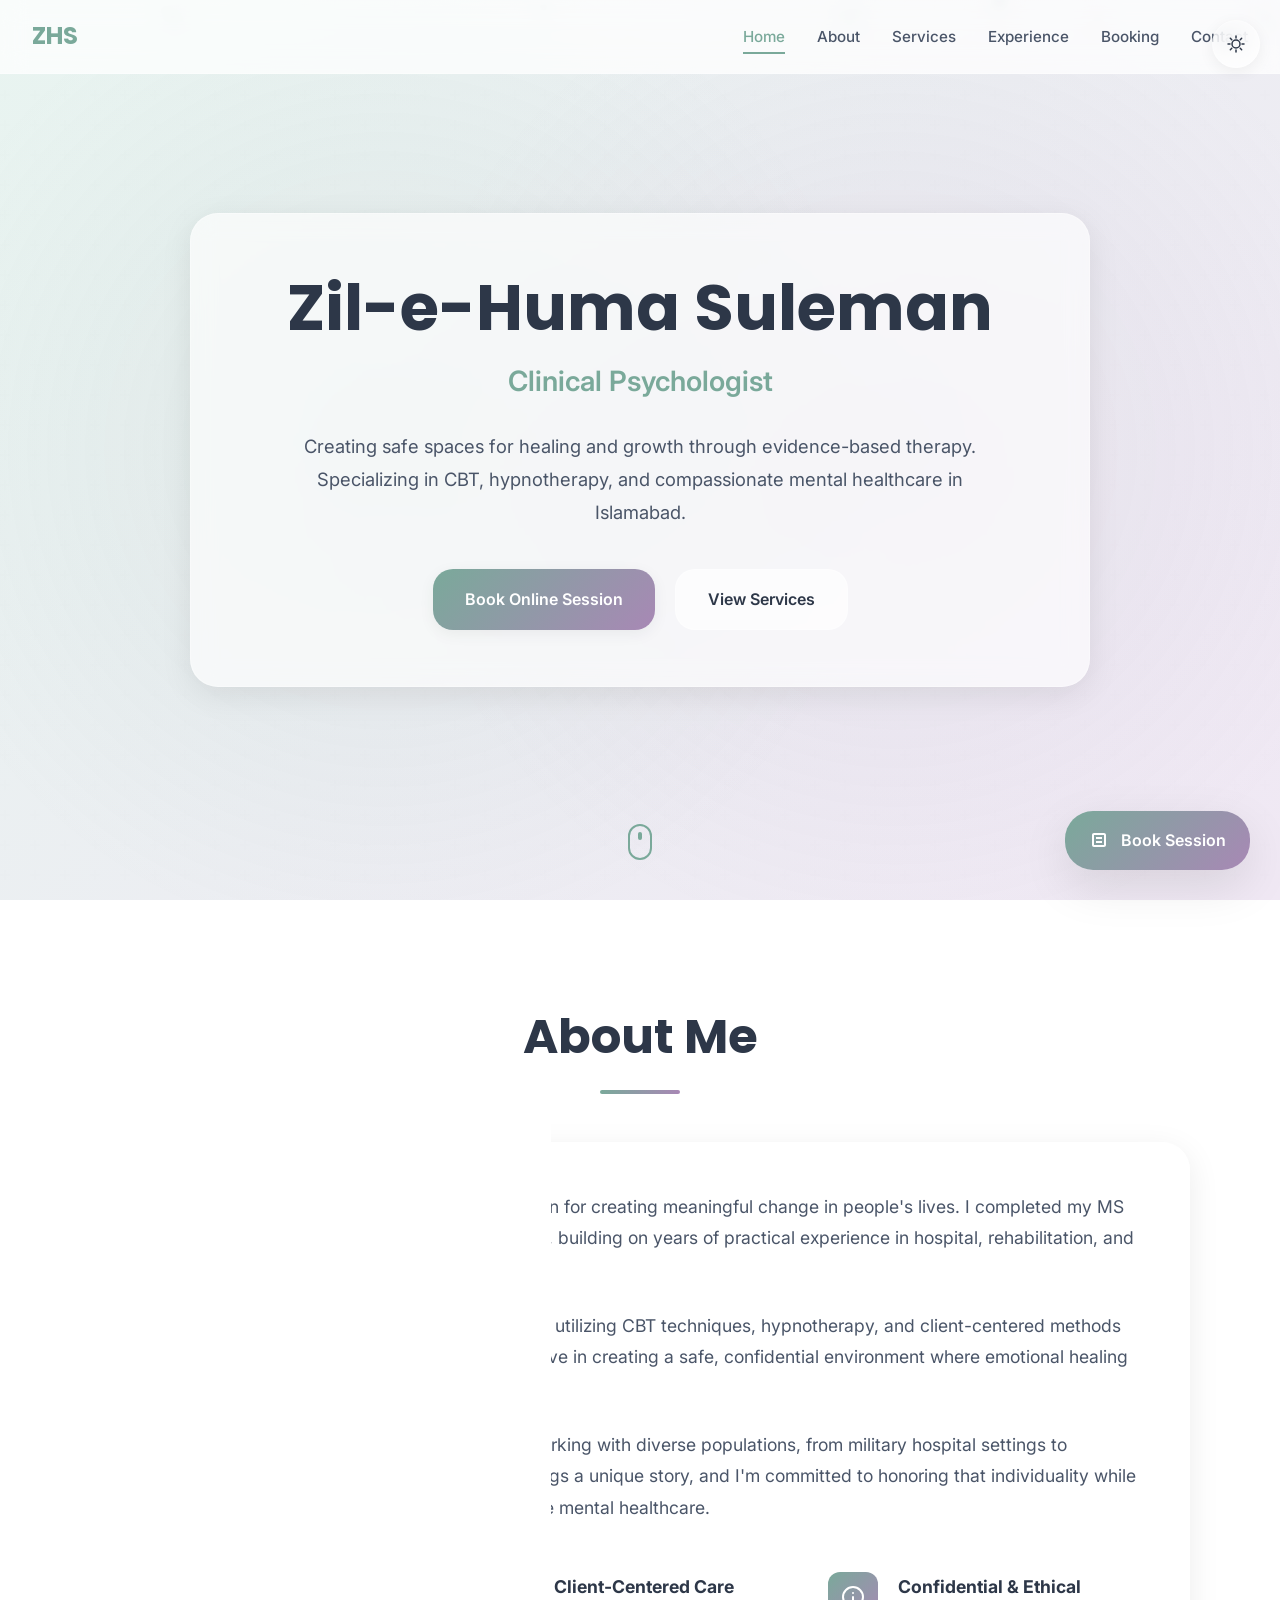
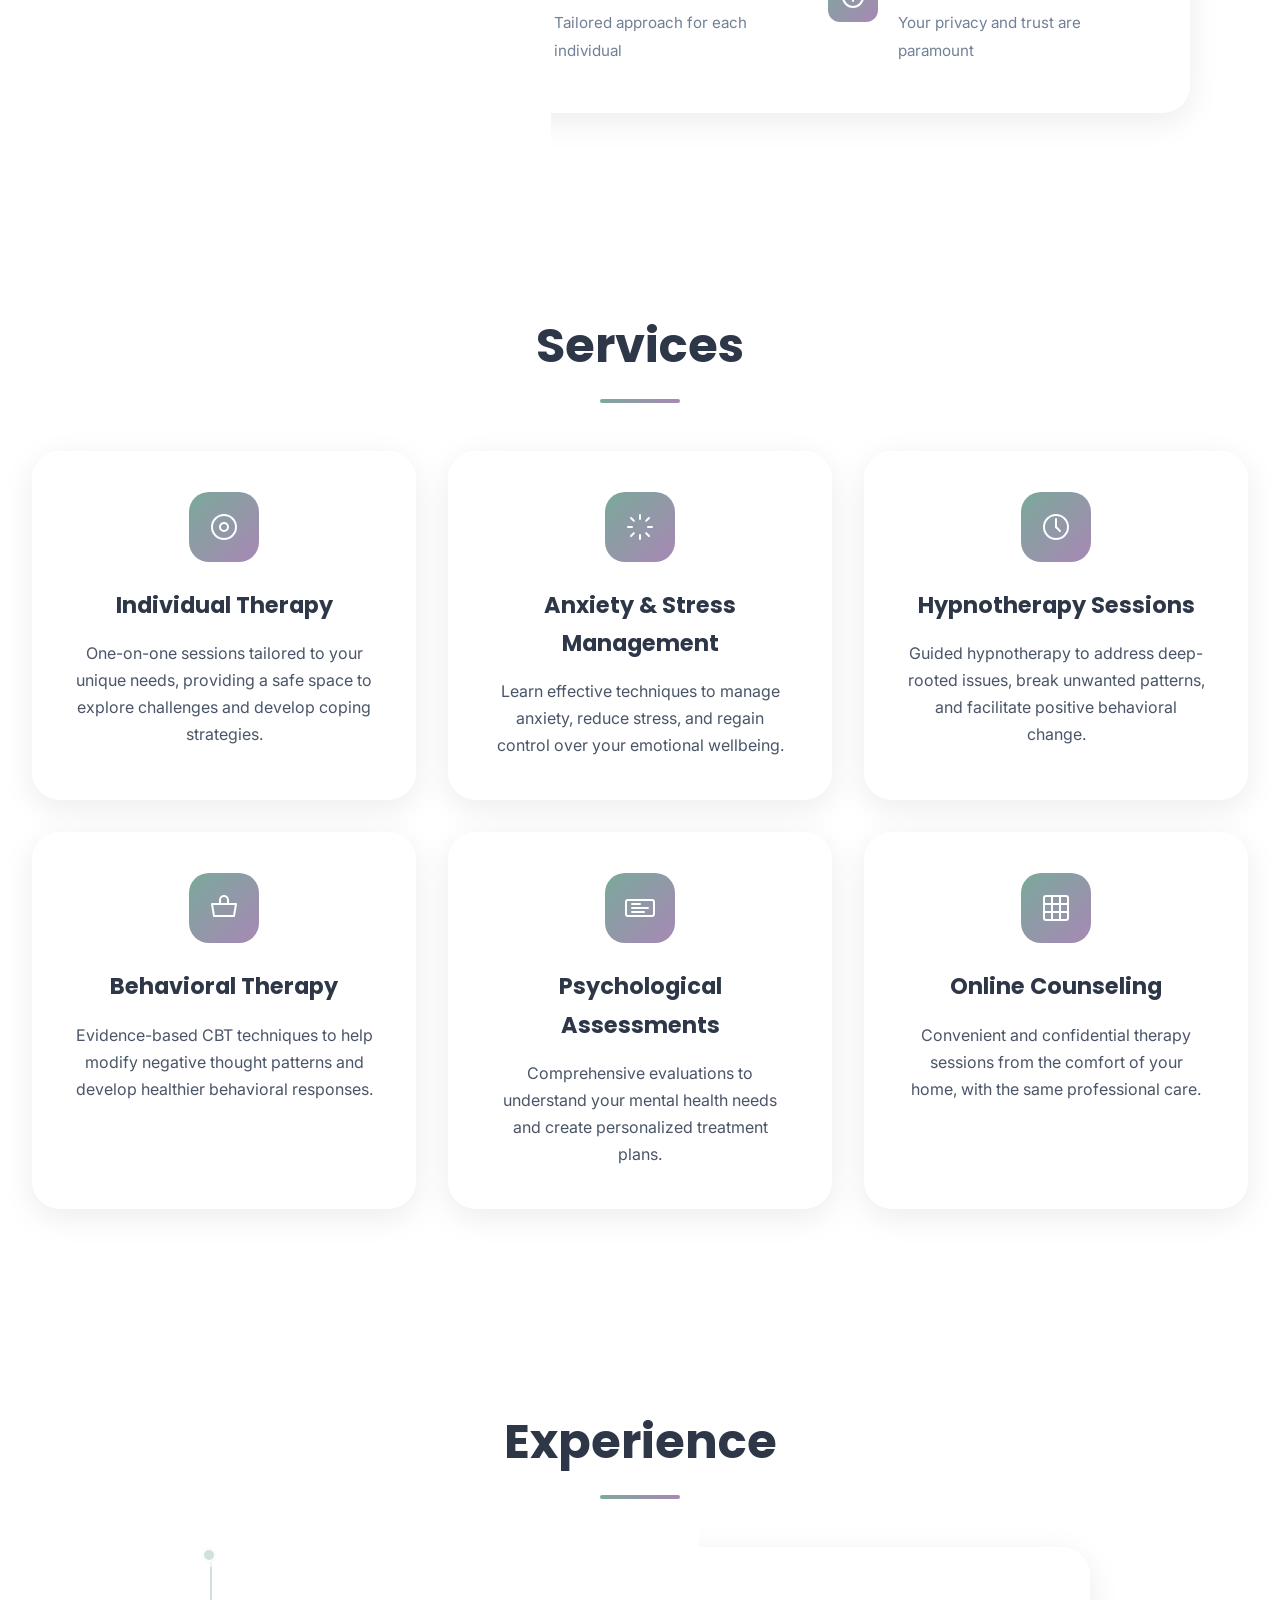
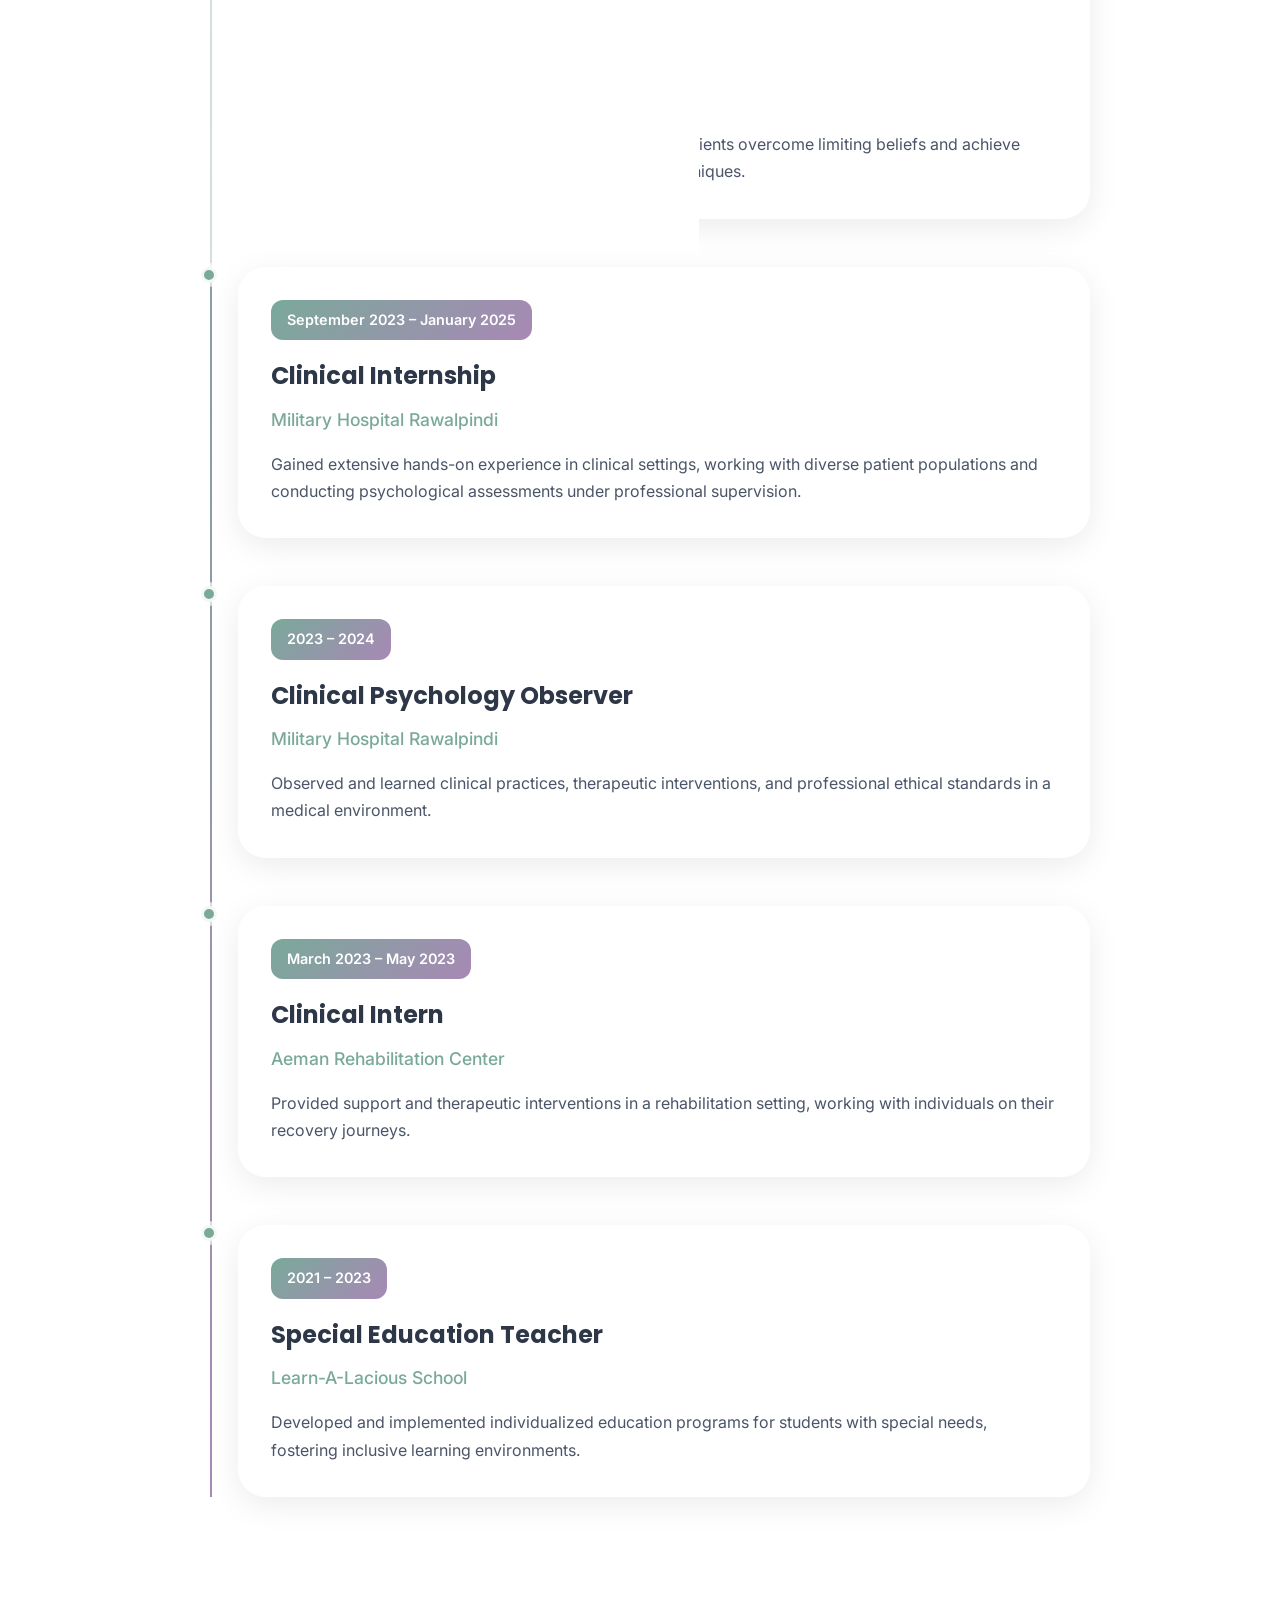
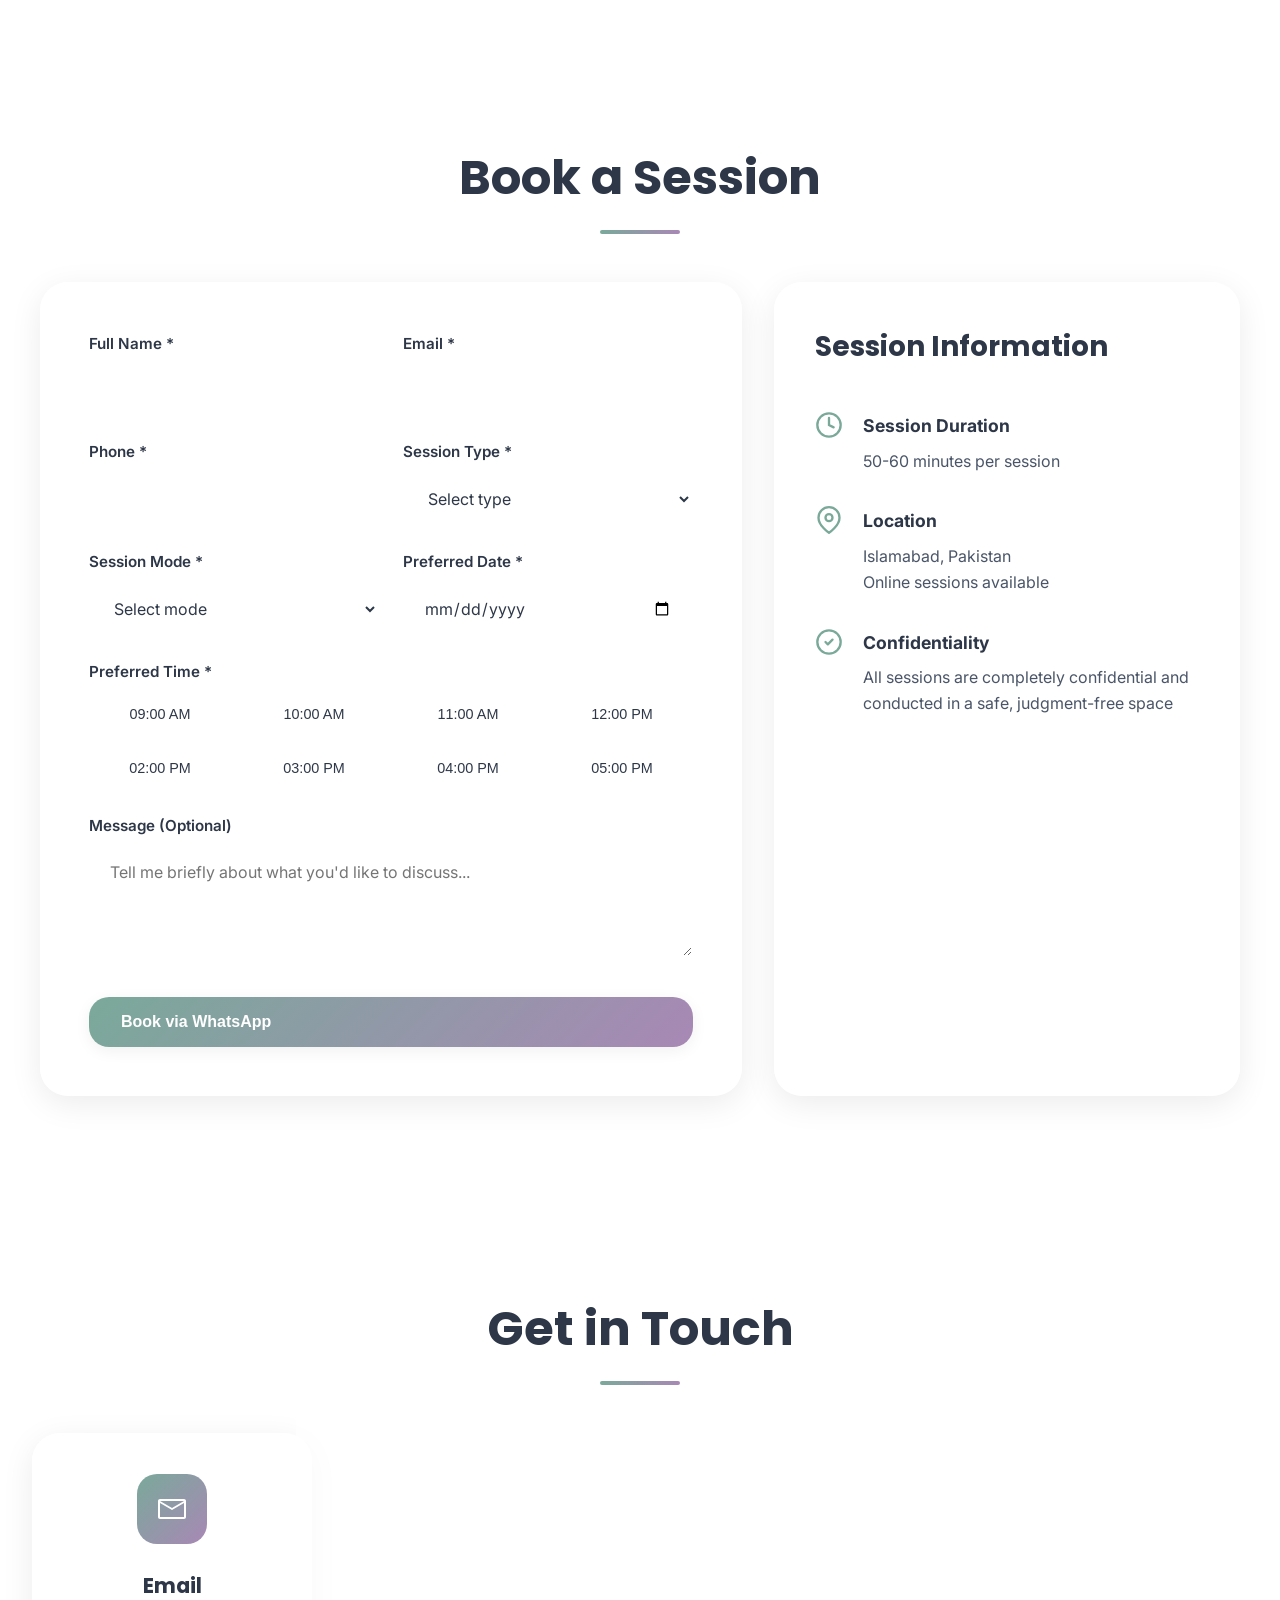
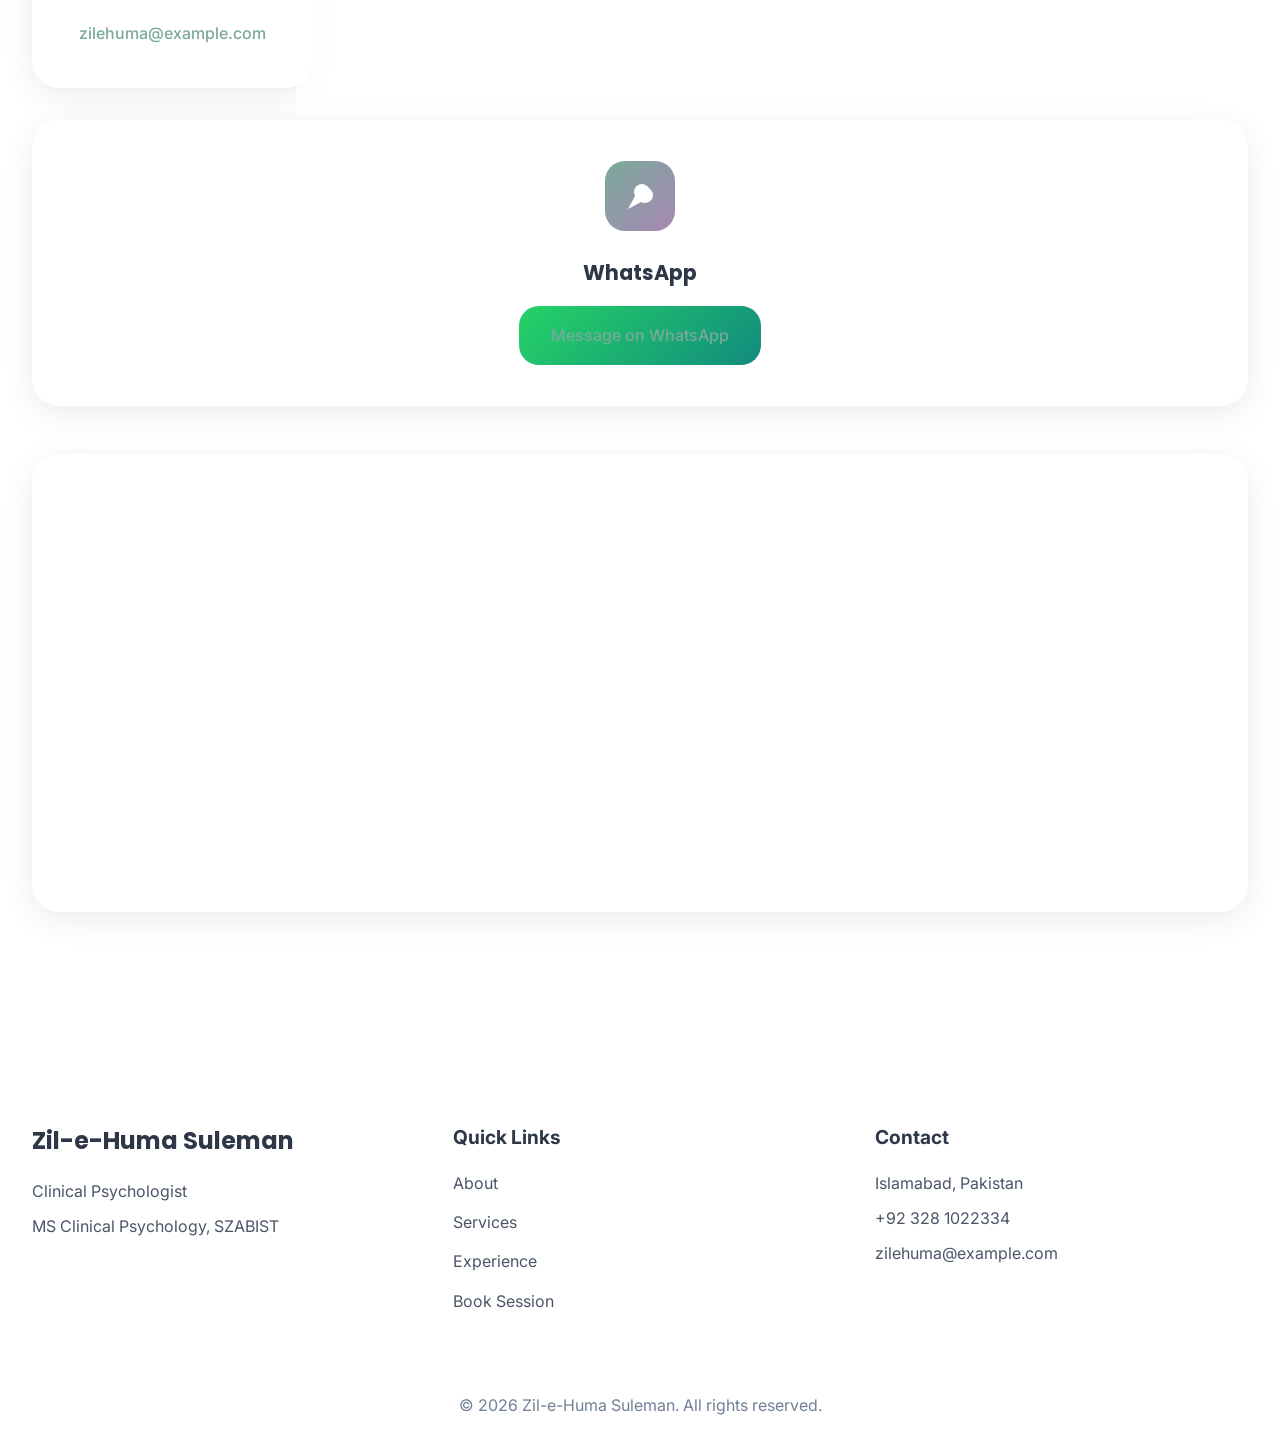
==== index.html @ 33af8fd4 "Add files via upload" ====
<!DOCTYPE html>
<html lang="en">
<head>
    <meta charset="UTF-8">
    <meta name="viewport" content="width=device-width, initial-scale=1.0">
    <meta name="description" content="Zil-e-Huma Suleman - Clinical Psychologist in Islamabad, Pakistan. Offering evidence-based therapy, CBT, hypnotherapy, and psychological assessments.">
    <meta name="keywords" content="clinical psychologist, therapy, CBT, hypnotherapy, Islamabad, mental health, counseling">
    <meta name="author" content="Zil-e-Huma Suleman">
    
    <!-- Open Graph -->
    <meta property="og:title" content="Zil-e-Huma Suleman - Clinical Psychologist">
    <meta property="og:description" content="Evidence-based therapy and mental healthcare in Islamabad. Specializing in CBT, hypnotherapy, and client-centered counseling.">
    <meta property="og:type" content="website">
    <meta property="og:image" content="./assets/og-image.jpg">
    
    <title>Zil-e-Huma Suleman - Clinical Psychologist | Islamabad</title>
    
    <link rel="stylesheet" href="style.css">
    <link rel="preconnect" href="https://fonts.googleapis.com">
    <link rel="preconnect" href="https://fonts.gstatic.com" crossorigin>
    <link href="https://fonts.googleapis.com/css2?family=Inter:wght@300;400;500;600;700&family=Poppins:wght@400;500;600;700&display=swap" rel="stylesheet">
    <script>
      // ===========================
// Theme Toggle
// ===========================

const initTheme = () => {
    const themeToggle = document.querySelector('.theme-toggle');
    const prefersDark = window.matchMedia('(prefers-color-scheme: dark)');
    
    const setTheme = (theme) => {
        document.documentElement.setAttribute('data-theme', theme);
        localStorage.setItem('theme', theme);
    };
    
    const getTheme = () => {
        const savedTheme = localStorage.getItem('theme');
        if (savedTheme) return savedTheme;
        return prefersDark.matches ? 'dark' : 'light';
    };
    
    setTheme(getTheme());
    
    themeToggle.addEventListener('click', () => {
        const currentTheme = document.documentElement.getAttribute('data-theme');
        const newTheme = currentTheme === 'dark' ? 'light' : 'dark';
        setTheme(newTheme);
    });
    
    prefersDark.addEventListener('change', (e) => {
        if (!localStorage.getItem('theme')) {
            setTheme(e.matches ? 'dark' : 'light');
        }
    });
};

// ===========================
// Scroll Progress Bar
// ===========================

const initScrollProgress = () => {
    const progressBar = document.querySelector('.scroll-progress');
    
    const updateProgress = () => {
        const scrollTop = window.pageYOffset || document.documentElement.scrollTop;
        const scrollHeight = document.documentElement.scrollHeight - document.documentElement.clientHeight;
        const progress = (scrollTop / scrollHeight) * 100;
        progressBar.style.width = `${progress}%`;
    };
    
    window.addEventListener('scroll', updateProgress);
    updateProgress();
};

// ===========================
// Navigation
// ===========================

const initNavigation = () => {
    const navbar = document.querySelector('.navbar');
    const navToggle = document.querySelector('.nav-toggle');
    const navMenu = document.querySelector('.nav-menu');
    const navLinks = document.querySelectorAll('.nav-link');
    
    // Scroll effect
    const handleScroll = () => {
        if (window.scrollY > 50) {
            navbar.classList.add('scrolled');
        } else {
            navbar.classList.remove('scrolled');
        }
    };
    
    window.addEventListener('scroll', handleScroll);
    handleScroll();
    
    // Mobile menu toggle
    navToggle.addEventListener('click', () => {
        navToggle.classList.toggle('active');
        navMenu.classList.toggle('active');
    });
    
    // Close menu on link click
    navLinks.forEach(link => {
        link.addEventListener('click', () => {
            navToggle.classList.remove('active');
            navMenu.classList.remove('active');
        });
    });
    
    // Active link on scroll
    const sections = document.querySelectorAll('section[id]');
    
    const highlightNavLink = () => {
        const scrollY = window.pageYOffset;
        
        sections.forEach(section => {
            const sectionHeight = section.offsetHeight;
            const sectionTop = section.offsetTop - 100;
            const sectionId = section.getAttribute('id');
            
            if (scrollY > sectionTop && scrollY <= sectionTop + sectionHeight) {
                navLinks.forEach(link => {
                    link.classList.remove('active');
                    if (link.getAttribute('href') === `#${sectionId}`) {
                        link.classList.add('active');
                    }
                });
            }
        });
    };
    
    window.addEventListener('scroll', highlightNavLink);
    highlightNavLink();
};

// ===========================
// Petals Animation (Canvas)
// ===========================

const initPetalsAnimation = () => {
    const canvas = document.getElementById('petals-canvas');
    const ctx = canvas.getContext('2d');
    
    canvas.width = window.innerWidth;
    canvas.height = window.innerHeight;
    
    const petals = [];
    const petalCount = 15;
    
    class Petal {
        constructor() {
            this.reset();
        }
        
        reset() {
            this.x = Math.random() * canvas.width;
            this.y = -20;
            this.speed = 1 + Math.random() * 2;
            this.amplitude = 30 + Math.random() * 50;
            this.frequency = 0.01 + Math.random() * 0.03;
            this.rotation = Math.random() * Math.PI * 2;
            this.rotationSpeed = (Math.random() - 0.5) * 0.05;
            this.size = 4 + Math.random() * 6;
            this.opacity = 0.3 + Math.random() * 0.4;
        }
        
        update() {
            this.y += this.speed;
            this.x += Math.sin(this.y * this.frequency) * 0.5;
            this.rotation += this.rotationSpeed;
            
            if (this.y > canvas.height + 20) {
                this.reset();
            }
        }
        
        draw() {
            ctx.save();
            ctx.globalAlpha = this.opacity;
            ctx.translate(this.x, this.y);
            ctx.rotate(this.rotation);
            
            // Draw petal shape
            ctx.beginPath();
            ctx.ellipse(0, 0, this.size, this.size * 1.8, 0, 0, Math.PI * 2);
            
            const gradient = ctx.createRadialGradient(0, 0, 0, 0, 0, this.size);
            gradient.addColorStop(0, 'rgba(168, 136, 181, 0.6)');
            gradient.addColorStop(0.5, 'rgba(122, 169, 154, 0.4)');
            gradient.addColorStop(1, 'rgba(159, 184, 173, 0.2)');
            
            ctx.fillStyle = gradient;
            ctx.fill();
            ctx.restore();
        }
    }
    
    for (let i = 0; i < petalCount; i++) {
        petals.push(new Petal());
    }
    
    const animate = () => {
        ctx.clearRect(0, 0, canvas.width, canvas.height);
        
        petals.forEach(petal => {
            petal.update();
            petal.draw();
        });
        
        requestAnimationFrame(animate);
    };
    
    animate();
    
    window.addEventListener('resize', () => {
        canvas.width = window.innerWidth;
        canvas.height = window.innerHeight;
    });
};

// ===========================
// Scroll Reveal Animation
// ===========================

const initScrollReveal = () => {
    const reveals = document.querySelectorAll('[data-scroll-reveal]');
    
    const revealOnScroll = () => {
        reveals.forEach(element => {
            const elementTop = element.getBoundingClientRect().top;
            const windowHeight = window.innerHeight;
            
            if (elementTop < windowHeight - 100) {
                element.classList.add('revealed');
            }
        });
    };
    
    window.addEventListener('scroll', revealOnScroll);
    revealOnScroll();
};

// ===========================
// Booking Form
// ===========================

const initBookingForm = () => {
    const form = document.getElementById('booking-form');
    const timeSlots = document.querySelectorAll('.time-slot');
    const timeInput = document.getElementById('time');
    const dateInput = document.getElementById('date');
    
    // Set minimum date to today
    const today = new Date().toISOString().split('T')[0];
    dateInput.setAttribute('min', today);
    
    // Time slot selection
    timeSlots.forEach(slot => {
        slot.addEventListener('click', (e) => {
            e.preventDefault();
            timeSlots.forEach(s => s.classList.remove('selected'));
            slot.classList.add('selected');
            timeInput.value = slot.dataset.time;
            
            // Clear error if exists
            const formGroup = timeInput.closest('.form-group');
            formGroup.classList.remove('error');
        });
    });
    
    // Email validation
    const validateEmail = (email) => {
        const re = /^[^\s@]+@[^\s@]+\.[^\s@]+$/;
        return re.test(email);
    };
    
    // Phone validation
    const validatePhone = (phone) => {
        const re = /^[\d\s\-\+\(\)]+$/;
        return re.test(phone) && phone.replace(/\D/g, '').length >= 10;
    };
    
    // Form validation
    const validateForm = () => {
        let isValid = true;
        
        // Clear all errors
        document.querySelectorAll('.form-group').forEach(group => {
            group.classList.remove('error');
        });
        
        // Full Name
        const fullname = document.getElementById('fullname');
        if (fullname.value.trim().length < 3) {
            fullname.closest('.form-group').classList.add('error');
            fullname.closest('.form-group').querySelector('.error-message').textContent = 'Please enter your full name';
            isValid = false;
        }
        
        // Email
        const email = document.getElementById('email');
        if (!validateEmail(email.value.trim())) {
            email.closest('.form-group').classList.add('error');
            email.closest('.form-group').querySelector('.error-message').textContent = 'Please enter a valid email address';
            isValid = false;
        }
        
        // Phone
        const phone = document.getElementById('phone');
        if (!validatePhone(phone.value.trim())) {
            phone.closest('.form-group').classList.add('error');
            phone.closest('.form-group').querySelector('.error-message').textContent = 'Please enter a valid phone number';
            isValid = false;
        }
        
        // Session Type
        const sessionType = document.getElementById('session-type');
        if (!sessionType.value) {
            sessionType.closest('.form-group').classList.add('error');
            sessionType.closest('.form-group').querySelector('.error-message').textContent = 'Please select a session type';
            isValid = false;
        }
        
        // Mode
        const mode = document.getElementById('mode');
        if (!mode.value) {
            mode.closest('.form-group').classList.add('error');
            mode.closest('.form-group').querySelector('.error-message').textContent = 'Please select a session mode';
            isValid = false;
        }
        
        // Date
        const date = document.getElementById('date');
        if (!date.value) {
            date.closest('.form-group').classList.add('error');
            date.closest('.form-group').querySelector('.error-message').textContent = 'Please select a date';
            isValid = false;
        }
        
        // Time
        if (!timeInput.value) {
            timeInput.closest('.form-group').classList.add('error');
            timeInput.closest('.form-group').querySelector('.error-message').textContent = 'Please select a time slot';
            isValid = false;
        }
        
        return isValid;
    };
    
    // Form submission
    form.addEventListener('submit', (e) => {
        e.preventDefault();
        
        if (!validateForm()) {
            // Scroll to first error
            const firstError = document.querySelector('.form-group.error');
            if (firstError) {
                firstError.scrollIntoView({ behavior: 'smooth', block: 'center' });
            }
            return;
        }
        
        const submitBtn = form.querySelector('.btn-submit');
        submitBtn.classList.add('loading');
        
        // Get form data
        const fullname = document.getElementById('fullname').value;
        const email = document.getElementById('email').value;
        const phone = document.getElementById('phone').value;
        const sessionType = document.getElementById('session-type').value;
        const mode = document.getElementById('mode').value;
        const date = document.getElementById('date').value;
        const time = timeInput.value;
        const message = document.getElementById('message').value;
        
        // Format date for better readability
        const dateObj = new Date(date);
        const formattedDate = dateObj.toLocaleDateString('en-US', { 
            weekday: 'long', 
            year: 'numeric', 
            month: 'long', 
            day: 'numeric' 
        });
        
        // Create WhatsApp message
        const whatsappMessage = `*New Session Booking Request*

*Name:* ${fullname}
*Email:* ${email}
*Phone:* ${phone}

*Session Details:*
• Type: ${sessionType}
• Mode: ${mode}
• Date: ${formattedDate}
• Time: ${time}

*Message:*
${message || 'No additional message'}

---
Looking forward to hearing from you!`;
        
        // Encode message for URL
        const encodedMessage = encodeURIComponent(whatsappMessage);
        const whatsappURL = `https://wa.me/923281022334?text=${encodedMessage}`;
        
        // Simulate loading
        setTimeout(() => {
            submitBtn.classList.remove('loading');
            window.open(whatsappURL, '_blank');
            
            // Show success message
            showSuccessMessage();
            
            // Reset form
            form.reset();
            timeSlots.forEach(s => s.classList.remove('selected'));
        }, 1000);
    });
};

// Success message
const showSuccessMessage = () => {
    const successDiv = document.createElement('div');
    successDiv.style.cssText = `
        position: fixed;
        top: 100px;
        right: 30px;
        background: linear-gradient(135deg, #7aa99a, #a888b5);
        color: white;
        padding: 1.5rem 2rem;
        border-radius: 20px;
        box-shadow: 0 8px 32px rgba(0, 0, 0, 0.2);
        z-index: 10000;
        animation: slideInRight 0.5s cubic-bezier(0.4, 0, 0.2, 1);
    `;
    successDiv.innerHTML = `
        <div style="display: flex; align-items: center; gap: 1rem;">
            <svg width="24" height="24" viewBox="0 0 24 24" fill="none">
                <circle cx="12" cy="12" r="10" stroke="white" stroke-width="2"/>
                <path d="M9 12L11 14L15 10" stroke="white" stroke-width="2" stroke-linecap="round" stroke-linejoin="round"/>
            </svg>
            <div>
                <strong style="display: block; margin-bottom: 0.25rem;">Booking Request Sent!</strong>
                <span style="font-size: 0.9rem; opacity: 0.9;">Redirecting to WhatsApp...</span>
            </div>
        </div>
    `;
    
    // Add animation
    const style = document.createElement('style');
    style.textContent = `
        @keyframes slideInRight {
            from {
                transform: translateX(400px);
                opacity: 0;
            }
            to {
                transform: translateX(0);
                opacity: 1;
            }
        }
    `;
    document.head.appendChild(style);
    document.body.appendChild(successDiv);
    
    setTimeout(() => {
        successDiv.style.animation = 'slideInRight 0.5s cubic-bezier(0.4, 0, 0.2, 1) reverse';
        setTimeout(() => successDiv.remove(), 500);
    }, 3000);
};

// ===========================
// Hero 3D Effect
// ===========================

const initHero3D = () => {
    const heroCard = document.querySelector('.hero-card');
    const hero3DWrapper = document.querySelector('.hero-3d-wrapper');
    
    if (!heroCard || !hero3DWrapper) return;
    
    heroCard.addEventListener('mousemove', (e) => {
        const rect = heroCard.getBoundingClientRect();
        const x = e.clientX - rect.left;
        const y = e.clientY - rect.top;
        
        const centerX = rect.width / 2;
        const centerY = rect.height / 2;
        
        const rotateX = ((y - centerY) / centerY) * -5;
        const rotateY = ((x - centerX) / centerX) * 5;
        
        hero3DWrapper.style.transform = `perspective(1000px) rotateX(${rotateX}deg) rotateY(${rotateY}deg)`;
    });
    
    heroCard.addEventListener('mouseleave', () => {
        hero3DWrapper.style.transform = 'perspective(1000px) rotateX(0) rotateY(0)';
    });
};

// ===========================
// Smooth Scroll
// ===========================

const initSmoothScroll = () => {
    document.querySelectorAll('a[href^="#"]').forEach(anchor => {
        anchor.addEventListener('click', function (e) {
            const href = this.getAttribute('href');
            
            if (href === '#') {
                e.preventDefault();
                return;
            }
            
            const target = document.querySelector(href);
            
            if (target) {
                e.preventDefault();
                const offsetTop = target.offsetTop - 80;
                
                window.scrollTo({
                    top: offsetTop,
                    behavior: 'smooth'
                });
            }
        });
    });
};

// ===========================
// Lazy Load Images
// ===========================

const initLazyLoad = () => {
    const images = document.querySelectorAll('img[data-src]');
    
    const imageObserver = new IntersectionObserver((entries, observer) => {
        entries.forEach(entry => {
            if (entry.isIntersecting) {
                const img = entry.target;
                img.src = img.dataset.src;
                img.removeAttribute('data-src');
                observer.unobserve(img);
            }
        });
    });
    
    images.forEach(img => imageObserver.observe(img));
};

// ===========================
// Performance Optimization
// ===========================

const debounce = (func, wait) => {
    let timeout;
    return function executedFunction(...args) {
        const later = () => {
            clearTimeout(timeout);
            func(...args);
        };
        clearTimeout(timeout);
        timeout = setTimeout(later, wait);
    };
};

// ===========================
// Initialize All
// ===========================

const init = () => {
    initTheme();
    initScrollProgress();
    initNavigation();
    initPetalsAnimation();
    initScrollReveal();
    initBookingForm();
    initHero3D();
    initSmoothScroll();
    initLazyLoad();
};

// Wait for DOM to be ready
if (document.readyState === 'loading') {
    document.addEventListener('DOMContentLoaded', init);
} else {
    init();
}

// ===========================
// Additional Event Listeners
// ===========================

// Optimize scroll events
const optimizedScroll = debounce(() => {
    // Any additional scroll-based functionality
}, 100);

window.addEventListener('scroll', optimizedScroll);

// Handle resize
const handleResize = debounce(() => {
    // Any resize-based functionality
}, 250);

window.addEventListener('resize', handleResize);

// Prevent right-click on images (optional)
// document.querySelectorAll('img').forEach(img => {
//     img.addEventListener('contextmenu', e => e.preventDefault());
// });

// ===========================
// Service Worker (Optional)
// ===========================

if ('serviceWorker' in navigator) {
    window.addEventListener('load', () => {
        // Uncomment to enable service worker
        // navigator.serviceWorker.register('/sw.js');
    });
}

// ===========================
// Analytics Integration Point
// ===========================

const trackEvent = (eventName, eventData) => {
    // Google Analytics example
    // gtag('event', eventName, eventData);
    
    // Custom analytics
    console.log('Event:', eventName, eventData);
};

// Track button clicks
document.querySelectorAll('.btn').forEach(btn => {
    btn.addEventListener('click', () => {
        trackEvent('button_click', {
            button_text: btn.textContent.trim(),
            button_href: btn.getAttribute('href')
        });
    });
});

// ===========================
// Accessibility Enhancements
// ===========================

// Skip to main content
const addSkipLink = () => {
    const skipLink = document.createElement('a');
    skipLink.href = '#home';
    skipLink.textContent = 'Skip to main content';
    skipLink.className = 'skip-link';
    skipLink.style.cssText = `
        position: fixed;
        top: -100px;
        left: 10px;
        z-index: 10001;
        padding: 1rem;
        background: var(--accent-primary);
        color: white;
        text-decoration: none;
        border-radius: 8px;
        transition: top 0.3s;
    `;
    
    skipLink.addEventListener('focus', () => {
        skipLink.style.top = '10px';
    });
    
    skipLink.addEventListener('blur', () => {
        skipLink.style.top = '-100px';
    });
    
    document.body.insertBefore(skipLink, document.body.firstChild);
};

addSkipLink();

// Keyboard navigation for cards
document.querySelectorAll('.service-card, .timeline-item, .contact-card').forEach(card => {
    card.setAttribute('tabindex', '0');
});

// ===========================
// Console Message
// ===========================

console.log('%c👋 Hello! ', 'background: linear-gradient(135deg, #7aa99a, #a888b5); color: white; font-size: 20px; padding: 10px 20px; border-radius: 8px;');
console.log('%cWebsite designed and developed for Zil-e-Huma Suleman', 'color: #7aa99a; font-size: 14px;');
console.log('%cClinical Psychologist | Islamabad, Pakistan', 'color: #a888b5; font-size: 12px;');

    </script>
    <style>
      /* ===========================
   CSS Variables & Theme
   =========================== */

:root {
    /* Light Theme Colors */
    --bg-primary: #f5f7f5;
    --bg-secondary: #ffffff;
    --bg-gradient-start: #e8f4f0;
    --bg-gradient-end: #f0e8f4;
    
    --text-primary: #2d3748;
    --text-secondary: #4a5568;
    --text-tertiary: #718096;
    
    --accent-primary: #7aa99a;
    --accent-secondary: #a888b5;
    --accent-tertiary: #9fb8ad;
    
    --glass-bg: rgba(255, 255, 255, 0.65);
    --glass-border: rgba(255, 255, 255, 0.3);
    --glass-shadow: rgba(0, 0, 0, 0.05);
    
    --card-bg: rgba(255, 255, 255, 0.7);
    --card-hover: rgba(255, 255, 255, 0.85);
    
    --nav-bg: rgba(255, 255, 255, 0.75);
    --nav-blur: 12px;
    
    --shadow-sm: 0 2px 8px rgba(0, 0, 0, 0.04);
    --shadow-md: 0 4px 16px rgba(0, 0, 0, 0.06);
    --shadow-lg: 0 8px 32px rgba(0, 0, 0, 0.08);
    --shadow-xl: 0 16px 48px rgba(0, 0, 0, 0.1);
    
    --border-radius-sm: 12px;
    --border-radius-md: 20px;
    --border-radius-lg: 28px;
    
    --transition-speed: 0.3s;
    --transition-smooth: cubic-bezier(0.4, 0, 0.2, 1);
}

[data-theme="dark"] {
    --bg-primary: #0f1419;
    --bg-secondary: #1a1f2e;
    --bg-gradient-start: #1a2332;
    --bg-gradient-end: #2a1f32;
    
    --text-primary: #e2e8f0;
    --text-secondary: #cbd5e0;
    --text-tertiary: #a0aec0;
    
    --accent-primary: #6b9b8a;
    --accent-secondary: #9878a5;
    --accent-tertiary: #8fa8a0;
    
    --glass-bg: rgba(26, 31, 46, 0.65);
    --glass-border: rgba(255, 255, 255, 0.08);
    --glass-shadow: rgba(0, 0, 0, 0.3);
    
    --card-bg: rgba(26, 31, 46, 0.7);
    --card-hover: rgba(26, 31, 46, 0.85);
    
    --nav-bg: rgba(15, 20, 25, 0.85);
    --nav-blur: 16px;
    
    --shadow-sm: 0 2px 8px rgba(0, 0, 0, 0.2);
    --shadow-md: 0 4px 16px rgba(0, 0, 0, 0.3);
    --shadow-lg: 0 8px 32px rgba(0, 0, 0, 0.4);
    --shadow-xl: 0 16px 48px rgba(0, 0, 0, 0.5);
}

/* ===========================
   Reset & Base Styles
   =========================== */

* {
    margin: 0;
    padding: 0;
    box-sizing: border-box;
}

html {
    scroll-behavior: smooth;
    overflow-x: hidden;
}

body {
    font-family: 'Inter', -apple-system, BlinkMacSystemFont, 'Segoe UI', sans-serif;
    background: linear-gradient(135deg, var(--bg-gradient-start) 0%, var(--bg-gradient-end) 100%);
    background-attachment: fixed;
    color: var(--text-primary);
    line-height: 1.7;
    overflow-x: hidden;
    transition: background 0.5s var(--transition-smooth);
    position: relative;
}

body::before {
    content: '';
    position: fixed;
    top: 0;
    left: 0;
    width: 100%;
    height: 100%;
    background-image: url("data:image/svg+xml,%3Csvg width='60' height='60' viewBox='0 0 60 60' xmlns='http://www.w3.org/2000/svg'%3E%3Cg fill='none' fill-rule='evenodd'%3E%3Cg fill='%239C92AC' fill-opacity='0.02'%3E%3Cpath d='M36 34v-4h-2v4h-4v2h4v4h2v-4h4v-2h-4zm0-30V0h-2v4h-4v2h4v4h2V6h4V4h-4zM6 34v-4H4v4H0v2h4v4h2v-4h4v-2H6zM6 4V0H4v4H0v2h4v4h2V6h4V4H6z'/%3E%3C/g%3E%3C/g%3E%3C/svg%3E");
    opacity: 0.4;
    pointer-events: none;
    z-index: 0;
}

::selection {
    background: var(--accent-primary);
    color: white;
}

/* ===========================
   Scroll Progress Bar
   =========================== */

.scroll-progress {
    position: fixed;
    top: 0;
    left: 0;
    width: 0%;
    height: 3px;
    background: linear-gradient(90deg, var(--accent-primary), var(--accent-secondary));
    z-index: 10000;
    transition: width 0.1s linear;
}

/* ===========================
   Theme Toggle
   =========================== */

.theme-toggle {
    position: fixed;
    top: 20px;
    right: 20px;
    width: 48px;
    height: 48px;
    border-radius: 50%;
    background: var(--glass-bg);
    backdrop-filter: blur(var(--nav-blur));
    border: 1px solid var(--glass-border);
    box-shadow: var(--shadow-md);
    display: flex;
    align-items: center;
    justify-content: center;
    cursor: pointer;
    z-index: 9999;
    transition: all var(--transition-speed) var(--transition-smooth);
}

.theme-toggle:hover {
    transform: scale(1.1) rotate(15deg);
    box-shadow: var(--shadow-lg);
}

.theme-toggle svg {
    width: 20px;
    height: 20px;
    color: var(--text-primary);
    transition: all var(--transition-speed) var(--transition-smooth);
}

.sun-icon {
    display: block;
}

.moon-icon {
    display: none;
}

[data-theme="dark"] .sun-icon {
    display: none;
}

[data-theme="dark"] .moon-icon {
    display: block;
}

/* ===========================
   Navigation
   =========================== */

.navbar {
    position: fixed;
    top: 0;
    left: 0;
    width: 100%;
    padding: 1rem 0;
    background: var(--nav-bg);
    backdrop-filter: blur(var(--nav-blur));
    border-bottom: 1px solid var(--glass-border);
    z-index: 9998;
    transition: all var(--transition-speed) var(--transition-smooth);
}

.navbar.scrolled {
    padding: 0.75rem 0;
    box-shadow: var(--shadow-md);
}

.nav-container {
    max-width: 1400px;
    margin: 0 auto;
    padding: 0 2rem;
    display: flex;
    align-items: center;
    justify-content: space-between;
}

.nav-logo {
    font-family: 'Poppins', sans-serif;
    font-size: 1.5rem;
    font-weight: 700;
    color: var(--accent-primary);
    text-decoration: none;
    transition: all var(--transition-speed) var(--transition-smooth);
}

.nav-logo:hover {
    transform: scale(1.05);
}

.nav-menu {
    display: flex;
    list-style: none;
    gap: 2rem;
    align-items: center;
}

.nav-link {
    color: var(--text-secondary);
    text-decoration: none;
    font-weight: 500;
    font-size: 0.95rem;
    position: relative;
    padding: 0.5rem 0;
    transition: all var(--transition-speed) var(--transition-smooth);
}

.nav-link::after {
    content: '';
    position: absolute;
    bottom: 0;
    left: 50%;
    transform: translateX(-50%);
    width: 0;
    height: 2px;
    background: var(--accent-primary);
    transition: width var(--transition-speed) var(--transition-smooth);
}

.nav-link:hover,
.nav-link.active {
    color: var(--accent-primary);
}

.nav-link:hover::after,
.nav-link.active::after {
    width: 100%;
}

.nav-toggle {
    display: none;
    flex-direction: column;
    gap: 5px;
    background: none;
    border: none;
    cursor: pointer;
    padding: 0.5rem;
}

.nav-toggle span {
    width: 25px;
    height: 2px;
    background: var(--text-primary);
    transition: all var(--transition-speed) var(--transition-smooth);
}

.nav-toggle.active span:nth-child(1) {
    transform: rotate(45deg) translate(7px, 7px);
}

.nav-toggle.active span:nth-child(2) {
    opacity: 0;
}

.nav-toggle.active span:nth-child(3) {
    transform: rotate(-45deg) translate(7px, -7px);
}

/* ===========================
   Floating Book Button
   =========================== */

.floating-book-btn {
    position: fixed;
    bottom: 30px;
    right: 30px;
    padding: 1rem 1.5rem;
    background: linear-gradient(135deg, var(--accent-primary), var(--accent-secondary));
    color: white;
    text-decoration: none;
    border-radius: var(--border-radius-lg);
    box-shadow: var(--shadow-xl);
    display: flex;
    align-items: center;
    gap: 0.75rem;
    font-weight: 600;
    z-index: 9997;
    transition: all var(--transition-speed) var(--transition-smooth);
    animation: float 3s ease-in-out infinite;
}

.floating-book-btn:hover {
    transform: translateY(-5px) scale(1.05);
    box-shadow: 0 20px 60px rgba(122, 169, 154, 0.4);
}

.floating-book-btn svg {
    width: 20px;
    height: 20px;
}

@keyframes float {
    0%, 100% {
        transform: translateY(0);
    }
    50% {
        transform: translateY(-10px);
    }
}

/* ===========================
   Hero Section
   =========================== */

.hero {
    position: relative;
    min-height: 100vh;
    display: flex;
    align-items: center;
    justify-content: center;
    overflow: hidden;
    padding: 2rem;
}

#petals-canvas {
    position: absolute;
    top: 0;
    left: 0;
    width: 100%;
    height: 100%;
    pointer-events: none;
    z-index: 1;
}

.hero-bg {
    position: absolute;
    top: 0;
    left: 0;
    width: 100%;
    height: 100%;
    background: radial-gradient(circle at 30% 50%, rgba(122, 169, 154, 0.1) 0%, transparent 50%),
                radial-gradient(circle at 70% 50%, rgba(168, 136, 181, 0.1) 0%, transparent 50%);
    z-index: 0;
}

.hero-content {
    position: relative;
    z-index: 2;
    max-width: 900px;
    width: 100%;
}

.hero-card {
    padding: 3.5rem;
    text-align: center;
    animation: heroFadeIn 1s var(--transition-smooth);
}

.hero-3d-wrapper {
    perspective: 1000px;
}

.hero-title {
    font-family: 'Poppins', sans-serif;
    font-size: clamp(2.5rem, 6vw, 4rem);
    font-weight: 700;
    color: var(--text-primary);
    margin-bottom: 0.75rem;
    line-height: 1.2;
    animation: slideDown 0.8s var(--transition-smooth) 0.2s both;
}

.hero-subtitle {
    font-size: clamp(1.2rem, 3vw, 1.75rem);
    color: var(--accent-primary);
    font-weight: 600;
    margin-bottom: 1.5rem;
    animation: slideDown 0.8s var(--transition-smooth) 0.4s both;
}

.hero-description {
    font-size: clamp(1rem, 2vw, 1.15rem);
    color: var(--text-secondary);
    max-width: 700px;
    margin: 0 auto 2.5rem;
    line-height: 1.8;
    animation: slideDown 0.8s var(--transition-smooth) 0.6s both;
}

.hero-buttons {
    display: flex;
    gap: 1.25rem;
    justify-content: center;
    flex-wrap: wrap;
    animation: slideUp 0.8s var(--transition-smooth) 0.8s both;
}

.scroll-indicator {
    position: absolute;
    bottom: 40px;
    left: 50%;
    transform: translateX(-50%);
    z-index: 2;
    animation: bounce 2s infinite;
}

.scroll-mouse {
    width: 24px;
    height: 36px;
    border: 2px solid var(--accent-primary);
    border-radius: 12px;
    position: relative;
}

.scroll-mouse::before {
    content: '';
    position: absolute;
    top: 6px;
    left: 50%;
    transform: translateX(-50%);
    width: 4px;
    height: 8px;
    background: var(--accent-primary);
    border-radius: 2px;
    animation: scrollWheel 1.5s infinite;
}

@keyframes heroFadeIn {
    from {
        opacity: 0;
        transform: scale(0.95);
    }
    to {
        opacity: 1;
        transform: scale(1);
    }
}

@keyframes slideDown {
    from {
        opacity: 0;
        transform: translateY(-30px);
    }
    to {
        opacity: 1;
        transform: translateY(0);
    }
}

@keyframes slideUp {
    from {
        opacity: 0;
        transform: translateY(30px);
    }
    to {
        opacity: 1;
        transform: translateY(0);
    }
}

@keyframes bounce {
    0%, 100% {
        transform: translateX(-50%) translateY(0);
    }
    50% {
        transform: translateX(-50%) translateY(-10px);
    }
}

@keyframes scrollWheel {
    0% {
        opacity: 1;
        transform: translateX(-50%) translateY(0);
    }
    100% {
        opacity: 0;
        transform: translateX(-50%) translateY(14px);
    }
}

/* ===========================
   Glass Card Effect
   =========================== */

.glass {
    background: var(--glass-bg);
    backdrop-filter: blur(var(--nav-blur));
    -webkit-backdrop-filter: blur(var(--nav-blur));
    border: 1px solid var(--glass-border);
    border-radius: var(--border-radius-lg);
    box-shadow: var(--shadow-lg);
    transition: all var(--transition-speed) var(--transition-smooth);
}

/* ===========================
   Buttons
   =========================== */

.btn {
    display: inline-flex;
    align-items: center;
    gap: 0.5rem;
    padding: 1rem 2rem;
    border: none;
    border-radius: var(--border-radius-md);
    font-weight: 600;
    font-size: 1rem;
    text-decoration: none;
    cursor: pointer;
    transition: all var(--transition-speed) var(--transition-smooth);
    position: relative;
    overflow: hidden;
}

.btn::before {
    content: '';
    position: absolute;
    top: 50%;
    left: 50%;
    width: 0;
    height: 0;
    border-radius: 50%;
    background: rgba(255, 255, 255, 0.2);
    transform: translate(-50%, -50%);
    transition: width 0.6s, height 0.6s;
}

.btn:hover::before {
    width: 300px;
    height: 300px;
}

.btn-primary {
    background: linear-gradient(135deg, var(--accent-primary), var(--accent-secondary));
    color: white;
    box-shadow: var(--shadow-md);
}

.btn-primary:hover {
    transform: translateY(-3px);
    box-shadow: var(--shadow-xl);
}

.btn-secondary {
    background: var(--glass-bg);
    backdrop-filter: blur(var(--nav-blur));
    color: var(--text-primary);
    border: 1px solid var(--glass-border);
}

.btn-secondary:hover {
    background: var(--card-hover);
    transform: translateY(-3px);
    box-shadow: var(--shadow-lg);
}

.btn-whatsapp {
    background: linear-gradient(135deg, #25D366, #128C7E);
    color: white;
}

.btn-whatsapp:hover {
    transform: translateY(-3px);
    box-shadow: 0 8px 32px rgba(37, 211, 102, 0.3);
}

/* ===========================
   Sections
   =========================== */

.section {
    padding: 6rem 2rem;
    position: relative;
    z-index: 1;
}

.container {
    max-width: 1400px;
    margin: 0 auto;
}

.section-title {
    font-family: 'Poppins', sans-serif;
    font-size: clamp(2rem, 5vw, 3rem);
    font-weight: 700;
    text-align: center;
    margin-bottom: 4rem;
    color: var(--text-primary);
    position: relative;
}

.section-title::after {
    content: '';
    position: absolute;
    bottom: -1rem;
    left: 50%;
    transform: translateX(-50%);
    width: 80px;
    height: 4px;
    background: linear-gradient(90deg, var(--accent-primary), var(--accent-secondary));
    border-radius: 2px;
}

/* ===========================
   About Section
   =========================== */

.about-card {
    padding: 3rem;
    max-width: 1100px;
    margin: 0 auto;
}

.about-text p {
    margin-bottom: 1.5rem;
    font-size: 1.1rem;
    color: var(--text-secondary);
    line-height: 1.8;
}

.about-highlights {
    display: grid;
    grid-template-columns: repeat(auto-fit, minmax(280px, 1fr));
    gap: 2rem;
    margin-top: 3rem;
}

.highlight-item {
    display: flex;
    gap: 1.25rem;
    align-items: flex-start;
}

.highlight-icon {
    width: 50px;
    height: 50px;
    min-width: 50px;
    background: linear-gradient(135deg, var(--accent-primary), var(--accent-secondary));
    border-radius: var(--border-radius-sm);
    display: flex;
    align-items: center;
    justify-content: center;
    color: white;
}

.highlight-item h4 {
    font-size: 1.1rem;
    margin-bottom: 0.5rem;
    color: var(--text-primary);
}

.highlight-item p {
    font-size: 0.95rem;
    color: var(--text-tertiary);
    margin: 0;
}

/* ===========================
   Services Section
   =========================== */

.services-grid {
    display: grid;
    grid-template-columns: repeat(auto-fit, minmax(320px, 1fr));
    gap: 2rem;
}

.service-card {
    padding: 2.5rem;
    text-align: center;
    transition: all var(--transition-speed) var(--transition-smooth);
}

.service-card:hover {
    transform: translateY(-10px);
    box-shadow: var(--shadow-xl);
    background: var(--card-hover);
}

.service-icon {
    width: 70px;
    height: 70px;
    margin: 0 auto 1.5rem;
    background: linear-gradient(135deg, var(--accent-primary), var(--accent-secondary));
    border-radius: var(--border-radius-md);
    display: flex;
    align-items: center;
    justify-content: center;
    color: white;
    transition: all var(--transition-speed) var(--transition-smooth);
}

.service-card:hover .service-icon {
    transform: scale(1.1) rotate(5deg);
}

.service-card h3 {
    font-family: 'Poppins', sans-serif;
    font-size: 1.4rem;
    margin-bottom: 1rem;
    color: var(--text-primary);
}

.service-card p {
    color: var(--text-secondary);
    line-height: 1.7;
}

/* ===========================
   Experience Timeline
   =========================== */

.timeline {
    position: relative;
    max-width: 900px;
    margin: 0 auto;
    padding-left: 3rem;
}

.timeline::before {
    content: '';
    position: absolute;
    left: 20px;
    top: 0;
    bottom: 0;
    width: 2px;
    background: linear-gradient(180deg, var(--accent-primary), var(--accent-secondary));
}

.timeline-item {
    position: relative;
    margin-bottom: 3rem;
}

.timeline-dot {
    position: absolute;
    left: -2.3rem;
    top: 0;
    width: 16px;
    height: 16px;
    background: var(--accent-primary);
    border: 3px solid var(--bg-primary);
    border-radius: 50%;
    box-shadow: 0 0 0 4px var(--glass-bg);
    transition: all var(--transition-speed) var(--transition-smooth);
}

.timeline-item:hover .timeline-dot {
    transform: scale(1.5);
    box-shadow: 0 0 0 8px var(--glass-bg);
}

.timeline-content {
    padding: 2rem;
    transition: all var(--transition-speed) var(--transition-smooth);
}

.timeline-content:hover {
    transform: translateX(10px);
    box-shadow: var(--shadow-xl);
}

.timeline-date {
    display: inline-block;
    padding: 0.5rem 1rem;
    background: linear-gradient(135deg, var(--accent-primary), var(--accent-secondary));
    color: white;
    border-radius: var(--border-radius-sm);
    font-size: 0.9rem;
    font-weight: 600;
    margin-bottom: 1rem;
}

.timeline-content h3 {
    font-family: 'Poppins', sans-serif;
    font-size: 1.5rem;
    margin-bottom: 0.5rem;
    color: var(--text-primary);
}

.timeline-content h4 {
    font-size: 1.1rem;
    color: var(--accent-primary);
    margin-bottom: 1rem;
    font-weight: 500;
}

.timeline-content p {
    color: var(--text-secondary);
    line-height: 1.7;
}

/* ===========================
   Booking Section
   =========================== */

.booking-wrapper {
    display: grid;
    grid-template-columns: 1.5fr 1fr;
    gap: 2rem;
    max-width: 1200px;
    margin: 0 auto;
}

.booking-card {
    padding: 3rem;
}

.booking-form {
    display: flex;
    flex-direction: column;
    gap: 1.5rem;
}

.form-row {
    display: grid;
    grid-template-columns: 1fr 1fr;
    gap: 1.5rem;
}

.form-group {
    display: flex;
    flex-direction: column;
    gap: 0.5rem;
}

.form-group label {
    font-weight: 600;
    color: var(--text-primary);
    font-size: 0.95rem;
}

.form-group input,
.form-group select,
.form-group textarea {
    padding: 0.875rem 1.25rem;
    border: 1px solid var(--glass-border);
    border-radius: var(--border-radius-sm);
    background: var(--card-bg);
    backdrop-filter: blur(8px);
    color: var(--text-primary);
    font-family: inherit;
    font-size: 1rem;
    transition: all var(--transition-speed) var(--transition-smooth);
}

.form-group input:focus,
.form-group select:focus,
.form-group textarea:focus {
    outline: none;
    border-color: var(--accent-primary);
    box-shadow: 0 0 0 3px rgba(122, 169, 154, 0.1);
}

.form-group textarea {
    resize: vertical;
    min-height: 100px;
}

.time-slots {
    display: grid;
    grid-template-columns: repeat(4, 1fr);
    gap: 0.75rem;
}

.time-slot {
    padding: 0.75rem;
    border: 1px solid var(--glass-border);
    border-radius: var(--border-radius-sm);
    background: var(--card-bg);
    backdrop-filter: blur(8px);
    color: var(--text-primary);
    font-size: 0.9rem;
    font-weight: 500;
    cursor: pointer;
    transition: all var(--transition-speed) var(--transition-smooth);
}

.time-slot:hover {
    background: var(--card-hover);
    transform: translateY(-2px);
}

.time-slot.selected {
    background: linear-gradient(135deg, var(--accent-primary), var(--accent-secondary));
    color: white;
    border-color: transparent;
}

.error-message {
    color: #e53e3e;
    font-size: 0.85rem;
    display: none;
}

.form-group.error input,
.form-group.error select {
    border-color: #e53e3e;
}

.form-group.error .error-message {
    display: block;
}

.btn-submit {
    margin-top: 1rem;
    position: relative;
}

.btn-submit.loading .btn-text {
    opacity: 0;
}

.btn-loader {
    display: none;
    position: absolute;
    top: 50%;
    left: 50%;
    transform: translate(-50%, -50%);
    width: 20px;
    height: 20px;
    border: 3px solid rgba(255, 255, 255, 0.3);
    border-top-color: white;
    border-radius: 50%;
    animation: spin 0.8s linear infinite;
}

.btn-submit.loading .btn-loader {
    display: block;
}

@keyframes spin {
    to {
        transform: translate(-50%, -50%) rotate(360deg);
    }
}

.booking-info {
    padding: 2.5rem;
    display: flex;
    flex-direction: column;
    gap: 2rem;
}

.booking-info h3 {
    font-family: 'Poppins', sans-serif;
    font-size: 1.75rem;
    color: var(--text-primary);
    margin-bottom: 0.5rem;
}

.info-item {
    display: flex;
    gap: 1.25rem;
    align-items: flex-start;
}

.info-item svg {
    width: 28px;
    height: 28px;
    min-width: 28px;
    color: var(--accent-primary);
}

.info-item h4 {
    font-size: 1.1rem;
    margin-bottom: 0.5rem;
    color: var(--text-primary);
}

.info-item p {
    color: var(--text-secondary);
    line-height: 1.6;
}

/* ===========================
   Contact Section
   =========================== */

.contact-grid {
    display: grid;
    grid-template-columns: repeat(auto-fit, minmax(280px, 1fr));
    gap: 2rem;
    margin-bottom: 3rem;
}

.contact-card {
    padding: 2.5rem;
    text-align: center;
    transition: all var(--transition-speed) var(--transition-smooth);
}

.contact-card:hover {
    transform: translateY(-5px);
    box-shadow: var(--shadow-xl);
}

.contact-icon {
    width: 70px;
    height: 70px;
    margin: 0 auto 1.5rem;
    background: linear-gradient(135deg, var(--accent-primary), var(--accent-secondary));
    border-radius: var(--border-radius-md);
    display: flex;
    align-items: center;
    justify-content: center;
    color: white;
}

.contact-card h3 {
    font-family: 'Poppins', sans-serif;
    font-size: 1.3rem;
    margin-bottom: 1rem;
    color: var(--text-primary);
}

.contact-card a {
    color: var(--accent-primary);
    text-decoration: none;
    font-weight: 500;
    transition: all var(--transition-speed) var(--transition-smooth);
}

.contact-card a:hover {
    color: var(--accent-secondary);
}

.contact-card p {
    color: var(--text-secondary);
}

.cta-card {
    grid-column: 1 / -1;
}

.map-container {
    padding: 1.5rem;
    overflow: hidden;
}

.map-container iframe {
    border-radius: var(--border-radius-md);
}

/* ===========================
   Footer
   =========================== */

.footer {
    background: var(--glass-bg);
    backdrop-filter: blur(var(--nav-blur));
    border-top: 1px solid var(--glass-border);
    padding: 3rem 2rem 2rem;
    margin-top: 4rem;
}

.footer-content {
    max-width: 1400px;
    margin: 0 auto;
    display: grid;
    grid-template-columns: repeat(auto-fit, minmax(250px, 1fr));
    gap: 3rem;
    margin-bottom: 2rem;
}

.footer-section h3 {
    font-family: 'Poppins', sans-serif;
    font-size: 1.5rem;
    margin-bottom: 1rem;
    color: var(--text-primary);
}

.footer-section h4 {
    font-size: 1.2rem;
    margin-bottom: 1rem;
    color: var(--text-primary);
}

.footer-section p {
    color: var(--text-secondary);
    margin-bottom: 0.5rem;
}

.footer-section ul {
    list-style: none;
}

.footer-section ul li {
    margin-bottom: 0.75rem;
}

.footer-section ul li a {
    color: var(--text-secondary);
    text-decoration: none;
    transition: all var(--transition-speed) var(--transition-smooth);
}

.footer-section ul li a:hover {
    color: var(--accent-primary);
    padding-left: 5px;
}

.footer-bottom {
    max-width: 1400px;
    margin: 0 auto;
    padding-top: 2rem;
    border-top: 1px solid var(--glass-border);
    text-align: center;
    color: var(--text-tertiary);
}

/* ===========================
   Scroll Reveal Animation
   =========================== */

[data-scroll-reveal] {
    opacity: 0;
    transform: translateY(30px);
    transition: all 0.8s var(--transition-smooth);
}

[data-scroll-reveal].revealed {
    opacity: 1;
    transform: translateY(0);
}

/* ===========================
   Responsive Design
   =========================== */

@media (max-width: 1024px) {
    .booking-wrapper {
        grid-template-columns: 1fr;
    }
    
    .nav-menu {
        gap: 1.5rem;
    }
}

@media (max-width: 768px) {
    .section {
        padding: 4rem 1.5rem;
    }
    
    .nav-container {
        padding: 0 1.5rem;
    }
    
    .nav-menu {
        position: fixed;
        top: 70px;
        left: -100%;
        width: 100%;
        height: calc(100vh - 70px);
        flex-direction: column;
        background: var(--nav-bg);
        backdrop-filter: blur(var(--nav-blur));
        padding: 2rem;
        gap: 1.5rem;
        transition: left var(--transition-speed) var(--transition-smooth);
        border-right: 1px solid var(--glass-border);
    }
    
    .nav-menu.active {
        left: 0;
    }
    
    .nav-toggle {
        display: flex;
    }
    
    .hero-card {
        padding: 2.5rem 2rem;
    }
    
    .hero-buttons {
        flex-direction: column;
        width: 100%;
    }
    
    .hero-buttons .btn {
        width: 100%;
        justify-content: center;
    }
    
    .about-card {
        padding: 2rem;
    }
    
    .services-grid {
        grid-template-columns: 1fr;
    }
    
    .timeline {
        padding-left: 2rem;
    }
    
    .timeline-dot {
        left: -1.8rem;
    }
    
    .form-row {
        grid-template-columns: 1fr;
    }
    
    .time-slots {
        grid-template-columns: repeat(2, 1fr);
    }
    
    .contact-grid {
        grid-template-columns: 1fr;
    }
    
    .cta-card {
        grid-column: 1;
    }
    
    .floating-book-btn {
        bottom: 20px;
        right: 20px;
        padding: 0.875rem 1.25rem;
        font-size: 0.9rem;
    }
    
    .theme-toggle {
        top: 15px;
        right: 15px;
        width: 44px;
        height: 44px;
    }
}

@media (max-width: 480px) {
    .section-title {
        font-size: 2rem;
    }
    
    .hero-card {
        padding: 2rem 1.5rem;
    }
    
    .about-highlights {
        grid-template-columns: 1fr;
    }
    
    .timeline-content {
        padding: 1.5rem;
    }
    
    .booking-card {
        padding: 2rem 1.5rem;
    }
    
    .booking-info {
        padding: 2rem 1.5rem;
    }
    
    .time-slots {
        grid-template-columns: 1fr;
    }
    
    .floating-book-btn span {
        display: none;
    }
    
    .floating-book-btn {
        width: 56px;
        height: 56px;
        border-radius: 50%;
        padding: 0;
        justify-content: center;
    }
    
    .footer-content {
        grid-template-columns: 1fr;
        gap: 2rem;
    }
}

/* ===========================
   Print Styles
   =========================== */

@media print {
    .navbar,
    .theme-toggle,
    .floating-book-btn,
    .scroll-progress,
    .scroll-indicator,
    #petals-canvas {
        display: none;
    }
    
    .section {
        page-break-inside: avoid;
    }
}
    </style>
</head>
<body>
    <!-- Progress Bar -->
    <div class="scroll-progress"></div>

    <!-- Theme Toggle -->
    <button class="theme-toggle" aria-label="Toggle theme">
        <svg class="sun-icon" width="20" height="20" viewBox="0 0 20 20" fill="none">
            <circle cx="10" cy="10" r="4" stroke="currentColor" stroke-width="1.5"/>
            <path d="M10 2V4M10 16V18M18 10H16M4 10H2M15.66 15.66L14.24 14.24M5.76 5.76L4.34 4.34M15.66 4.34L14.24 5.76M5.76 14.24L4.34 15.66" stroke="currentColor" stroke-width="1.5" stroke-linecap="round"/>
        </svg>
        <svg class="moon-icon" width="20" height="20" viewBox="0 0 20 20" fill="none">
            <path d="M18 11.34C16.91 11.77 15.73 12 14.5 12C9.81 12 6 8.19 6 3.5C6 2.27 6.23 1.09 6.66 0C3.1 1.08 0.5 4.31 0.5 8.14C0.5 12.86 4.14 16.5 8.86 16.5C12.69 16.5 15.92 13.9 17 10.34C17 10.34 18 11.34 18 11.34Z" fill="currentColor"/>
        </svg>
    </button>

    <!-- Navigation -->
    <nav class="navbar">
        <div class="nav-container">
            <a href="#home" class="nav-logo">ZHS</a>
            <ul class="nav-menu">
                <li><a href="#home" class="nav-link active">Home</a></li>
                <li><a href="#about" class="nav-link">About</a></li>
                <li><a href="#services" class="nav-link">Services</a></li>
                <li><a href="#experience" class="nav-link">Experience</a></li>
                <li><a href="#booking" class="nav-link">Booking</a></li>
                <li><a href="#contact" class="nav-link">Contact</a></li>
            </ul>
            <button class="nav-toggle" aria-label="Toggle menu">
                <span></span>
                <span></span>
                <span></span>
            </button>
        </div>
    </nav>

    <!-- Floating Book Button -->
    <a href="#booking" class="floating-book-btn">
        <svg width="20" height="20" viewBox="0 0 20 20" fill="none">
            <path d="M15 3H5C3.89 3 3 3.89 3 5V15C3 16.11 3.89 17 5 17H15C16.11 17 17 16.11 17 15V5C17 3.89 16.11 3 15 3ZM15 15H5V5H15V15ZM7 13H13V11H7V13ZM7 9H13V7H7V9Z" fill="currentColor"/>
        </svg>
        Book Session
    </a>

    <!-- Hero Section -->
    <section id="home" class="hero">
        <canvas id="petals-canvas"></canvas>
        <div class="hero-bg"></div>
        <div class="hero-content">
            <div class="hero-card glass" data-scroll-reveal>
                <div class="hero-3d-wrapper">
                    <h1 class="hero-title">Zil-e-Huma Suleman</h1>
                    <p class="hero-subtitle">Clinical Psychologist</p>
                    <p class="hero-description">Creating safe spaces for healing and growth through evidence-based therapy. Specializing in CBT, hypnotherapy, and compassionate mental healthcare in Islamabad.</p>
                    <div class="hero-buttons">
                        <a href="#booking" class="btn btn-primary">Book Online Session</a>
                        <a href="#services" class="btn btn-secondary">View Services</a>
                    </div>
                </div>
            </div>
        </div>
        <div class="scroll-indicator">
            <div class="scroll-mouse"></div>
        </div>
    </section>

    <!-- About Section -->
    <section id="about" class="section about-section">
        <div class="container">
            <h2 class="section-title" data-scroll-reveal>About Me</h2>
            <div class="about-content">
                <div class="about-card glass" data-scroll-reveal>
                    <div class="about-text">
                        <p>I'm a dedicated clinical psychologist with a passion for creating meaningful change in people's lives. I completed my MS in Clinical Psychology from SZABIST (2024-2026), building on years of practical experience in hospital, rehabilitation, and therapeutic settings.</p>
                        
                        <p>My approach centers on evidence-based therapy, utilizing CBT techniques, hypnotherapy, and client-centered methods to support each individual's unique journey. I believe in creating a safe, confidential environment where emotional healing can flourish.</p>
                        
                        <p>Throughout my career, I've had the privilege of working with diverse populations, from military hospital settings to specialized rehabilitation centers. Every client brings a unique story, and I'm committed to honoring that individuality while providing professional, ethical, and compassionate mental healthcare.</p>
                        
                        <div class="about-highlights">
                            <div class="highlight-item">
                                <div class="highlight-icon">
                                    <svg width="24" height="24" viewBox="0 0 24 24" fill="none">
                                        <path d="M12 2L15.09 8.26L22 9.27L17 14.14L18.18 21.02L12 17.77L5.82 21.02L7 14.14L2 9.27L8.91 8.26L12 2Z" stroke="currentColor" stroke-width="2" stroke-linecap="round" stroke-linejoin="round"/>
                                    </svg>
                                </div>
                                <div>
                                    <h4>Evidence-Based Practice</h4>
                                    <p>Utilizing proven therapeutic approaches</p>
                                </div>
                            </div>
                            <div class="highlight-item">
                                <div class="highlight-icon">
                                    <svg width="24" height="24" viewBox="0 0 24 24" fill="none">
                                        <path d="M20.84 4.61C20.3292 4.099 19.7228 3.69364 19.0554 3.41708C18.3879 3.14052 17.6725 2.99817 16.95 2.99817C16.2275 2.99817 15.5121 3.14052 14.8446 3.41708C14.1772 3.69364 13.5708 4.099 13.06 4.61L12 5.67L10.94 4.61C9.9083 3.57831 8.50903 2.99871 7.05 2.99871C5.59096 2.99871 4.19169 3.57831 3.16 4.61C2.1283 5.64169 1.54871 7.04097 1.54871 8.5C1.54871 9.95903 2.1283 11.3583 3.16 12.39L4.22 13.45L12 21.23L19.78 13.45L20.84 12.39C21.351 11.8792 21.7564 11.2728 22.0329 10.6054C22.3095 9.93789 22.4518 9.22248 22.4518 8.5C22.4518 7.77752 22.3095 7.06211 22.0329 6.39464C21.7564 5.72718 21.351 5.12075 20.84 4.61Z" stroke="currentColor" stroke-width="2" stroke-linecap="round" stroke-linejoin="round"/>
                                    </svg>
                                </div>
                                <div>
                                    <h4>Client-Centered Care</h4>
                                    <p>Tailored approach for each individual</p>
                                </div>
                            </div>
                            <div class="highlight-item">
                                <div class="highlight-icon">
                                    <svg width="24" height="24" viewBox="0 0 24 24" fill="none">
                                        <path d="M12 22C17.5228 22 22 17.5228 22 12C22 6.47715 17.5228 2 12 2C6.47715 2 2 6.47715 2 12C2 17.5228 6.47715 22 12 22Z" stroke="currentColor" stroke-width="2" stroke-linecap="round" stroke-linejoin="round"/>
                                        <path d="M12 16V12" stroke="currentColor" stroke-width="2" stroke-linecap="round" stroke-linejoin="round"/>
                                        <path d="M12 8H12.01" stroke="currentColor" stroke-width="2" stroke-linecap="round" stroke-linejoin="round"/>
                                    </svg>
                                </div>
                                <div>
                                    <h4>Confidential & Ethical</h4>
                                    <p>Your privacy and trust are paramount</p>
                                </div>
                            </div>
                        </div>
                    </div>
                </div>
            </div>
        </div>
    </section>

    <!-- Services Section -->
    <section id="services" class="section services-section">
        <div class="container">
            <h2 class="section-title" data-scroll-reveal>Services</h2>
            <div class="services-grid">
                <div class="service-card glass" data-scroll-reveal>
                    <div class="service-icon">
                        <svg width="32" height="32" viewBox="0 0 32 32" fill="none">
                            <path d="M16 28C22.6274 28 28 22.6274 28 16C28 9.37258 22.6274 4 16 4C9.37258 4 4 9.37258 4 16C4 22.6274 9.37258 28 16 28Z" stroke="currentColor" stroke-width="2" stroke-linecap="round" stroke-linejoin="round"/>
                            <path d="M16 20C18.2091 20 20 18.2091 20 16C20 13.7909 18.2091 12 16 12C13.7909 12 12 13.7909 12 16C12 18.2091 13.7909 20 16 20Z" stroke="currentColor" stroke-width="2" stroke-linecap="round" stroke-linejoin="round"/>
                        </svg>
                    </div>
                    <h3>Individual Therapy</h3>
                    <p>One-on-one sessions tailored to your unique needs, providing a safe space to explore challenges and develop coping strategies.</p>
                </div>

                <div class="service-card glass" data-scroll-reveal>
                    <div class="service-icon">
                        <svg width="32" height="32" viewBox="0 0 32 32" fill="none">
                            <path d="M16 4V8M16 24V28M28 16H24M8 16H4M24.9497 24.9497L22.1213 22.1213M9.87868 9.87868L7.05025 7.05025M24.9497 7.05025L22.1213 9.87868M9.87868 22.1213L7.05025 24.9497" stroke="currentColor" stroke-width="2" stroke-linecap="round"/>
                        </svg>
                    </div>
                    <h3>Anxiety & Stress Management</h3>
                    <p>Learn effective techniques to manage anxiety, reduce stress, and regain control over your emotional wellbeing.</p>
                </div>

                <div class="service-card glass" data-scroll-reveal>
                    <div class="service-icon">
                        <svg width="32" height="32" viewBox="0 0 32 32" fill="none">
                            <circle cx="16" cy="16" r="12" stroke="currentColor" stroke-width="2"/>
                            <path d="M16 8V16L20 20" stroke="currentColor" stroke-width="2" stroke-linecap="round"/>
                        </svg>
                    </div>
                    <h3>Hypnotherapy Sessions</h3>
                    <p>Guided hypnotherapy to address deep-rooted issues, break unwanted patterns, and facilitate positive behavioral change.</p>
                </div>

                <div class="service-card glass" data-scroll-reveal>
                    <div class="service-icon">
                        <svg width="32" height="32" viewBox="0 0 32 32" fill="none">
                            <path d="M28 12H4L6 24H26L28 12Z" stroke="currentColor" stroke-width="2" stroke-linecap="round" stroke-linejoin="round"/>
                            <path d="M12 12V8C12 5.79086 13.7909 4 16 4C18.2091 4 20 5.79086 20 8V12" stroke="currentColor" stroke-width="2" stroke-linecap="round" stroke-linejoin="round"/>
                        </svg>
                    </div>
                    <h3>Behavioral Therapy</h3>
                    <p>Evidence-based CBT techniques to help modify negative thought patterns and develop healthier behavioral responses.</p>
                </div>

                <div class="service-card glass" data-scroll-reveal>
                    <div class="service-icon">
                        <svg width="32" height="32" viewBox="0 0 32 32" fill="none">
                            <path d="M28 8H4C2.89543 8 2 8.89543 2 10V22C2 23.1046 2.89543 24 4 24H28C29.1046 24 30 23.1046 30 22V10C30 8.89543 29.1046 8 28 8Z" stroke="currentColor" stroke-width="2" stroke-linecap="round" stroke-linejoin="round"/>
                            <path d="M8 16H24M8 12H16M8 20H20" stroke="currentColor" stroke-width="2" stroke-linecap="round" stroke-linejoin="round"/>
                        </svg>
                    </div>
                    <h3>Psychological Assessments</h3>
                    <p>Comprehensive evaluations to understand your mental health needs and create personalized treatment plans.</p>
                </div>

                <div class="service-card glass" data-scroll-reveal>
                    <div class="service-icon">
                        <svg width="32" height="32" viewBox="0 0 32 32" fill="none">
                            <rect x="4" y="4" width="24" height="24" rx="2" stroke="currentColor" stroke-width="2"/>
                            <path d="M12 4V28M20 4V28M4 12H28M4 20H28" stroke="currentColor" stroke-width="2"/>
                        </svg>
                    </div>
                    <h3>Online Counseling</h3>
                    <p>Convenient and confidential therapy sessions from the comfort of your home, with the same professional care.</p>
                </div>
            </div>
        </div>
    </section>

    <!-- Experience Section -->
    <section id="experience" class="section experience-section">
        <div class="container">
            <h2 class="section-title" data-scroll-reveal>Experience</h2>
            <div class="timeline">
                <div class="timeline-item" data-scroll-reveal>
                    <div class="timeline-dot"></div>
                    <div class="timeline-content glass">
                        <div class="timeline-date">June 2025 – January 2026</div>
                        <h3>Hypnotherapist</h3>
                        <h4>Mind Power Artists – Gulberg, Islamabad</h4>
                        <p>Conducted specialized hypnotherapy sessions, helping clients overcome limiting beliefs and achieve personal transformation through guided therapeutic techniques.</p>
                    </div>
                </div>

                <div class="timeline-item" data-scroll-reveal>
                    <div class="timeline-dot"></div>
                    <div class="timeline-content glass">
                        <div class="timeline-date">September 2023 – January 2025</div>
                        <h3>Clinical Internship</h3>
                        <h4>Military Hospital Rawalpindi</h4>
                        <p>Gained extensive hands-on experience in clinical settings, working with diverse patient populations and conducting psychological assessments under professional supervision.</p>
                    </div>
                </div>

                <div class="timeline-item" data-scroll-reveal>
                    <div class="timeline-dot"></div>
                    <div class="timeline-content glass">
                        <div class="timeline-date">2023 – 2024</div>
                        <h3>Clinical Psychology Observer</h3>
                        <h4>Military Hospital Rawalpindi</h4>
                        <p>Observed and learned clinical practices, therapeutic interventions, and professional ethical standards in a medical environment.</p>
                    </div>
                </div>

                <div class="timeline-item" data-scroll-reveal>
                    <div class="timeline-dot"></div>
                    <div class="timeline-content glass">
                        <div class="timeline-date">March 2023 – May 2023</div>
                        <h3>Clinical Intern</h3>
                        <h4>Aeman Rehabilitation Center</h4>
                        <p>Provided support and therapeutic interventions in a rehabilitation setting, working with individuals on their recovery journeys.</p>
                    </div>
                </div>

                <div class="timeline-item" data-scroll-reveal>
                    <div class="timeline-dot"></div>
                    <div class="timeline-content glass">
                        <div class="timeline-date">2021 – 2023</div>
                        <h3>Special Education Teacher</h3>
                        <h4>Learn-A-Lacious School</h4>
                        <p>Developed and implemented individualized education programs for students with special needs, fostering inclusive learning environments.</p>
                    </div>
                </div>
            </div>
        </div>
    </section>

    <!-- Booking Section -->
    <section id="booking" class="section booking-section">
        <div class="container">
            <h2 class="section-title" data-scroll-reveal>Book a Session</h2>
            <div class="booking-wrapper">
                <div class="booking-card glass" data-scroll-reveal>
                    <form id="booking-form" class="booking-form">
                        <div class="form-row">
                            <div class="form-group">
                                <label for="fullname">Full Name *</label>
                                <input type="text" id="fullname" name="fullname" required>
                                <span class="error-message"></span>
                            </div>
                            <div class="form-group">
                                <label for="email">Email *</label>
                                <input type="email" id="email" name="email" required>
                                <span class="error-message"></span>
                            </div>
                        </div>

                        <div class="form-row">
                            <div class="form-group">
                                <label for="phone">Phone *</label>
                                <input type="tel" id="phone" name="phone" required>
                                <span class="error-message"></span>
                            </div>
                            <div class="form-group">
                                <label for="session-type">Session Type *</label>
                                <select id="session-type" name="session-type" required>
                                    <option value="">Select type</option>
                                    <option value="Individual Therapy">Individual Therapy</option>
                                    <option value="Anxiety & Stress Management">Anxiety & Stress Management</option>
                                    <option value="Hypnotherapy">Hypnotherapy</option>
                                    <option value="Behavioral Therapy">Behavioral Therapy</option>
                                    <option value="Psychological Assessment">Psychological Assessment</option>
                                    <option value="Online Counseling">Online Counseling</option>
                                </select>
                                <span class="error-message"></span>
                            </div>
                        </div>

                        <div class="form-row">
                            <div class="form-group">
                                <label for="mode">Session Mode *</label>
                                <select id="mode" name="mode" required>
                                    <option value="">Select mode</option>
                                    <option value="Online">Online</option>
                                    <option value="In-person">In-person</option>
                                </select>
                                <span class="error-message"></span>
                            </div>
                            <div class="form-group">
                                <label for="date">Preferred Date *</label>
                                <input type="date" id="date" name="date" required>
                                <span class="error-message"></span>
                            </div>
                        </div>

                        <div class="form-group">
                            <label for="time">Preferred Time *</label>
                            <div class="time-slots" id="time-slots">
                                <button type="button" class="time-slot" data-time="09:00 AM">09:00 AM</button>
                                <button type="button" class="time-slot" data-time="10:00 AM">10:00 AM</button>
                                <button type="button" class="time-slot" data-time="11:00 AM">11:00 AM</button>
                                <button type="button" class="time-slot" data-time="12:00 PM">12:00 PM</button>
                                <button type="button" class="time-slot" data-time="02:00 PM">02:00 PM</button>
                                <button type="button" class="time-slot" data-time="03:00 PM">03:00 PM</button>
                                <button type="button" class="time-slot" data-time="04:00 PM">04:00 PM</button>
                                <button type="button" class="time-slot" data-time="05:00 PM">05:00 PM</button>
                            </div>
                            <input type="hidden" id="time" name="time" required>
                            <span class="error-message"></span>
                        </div>

                        <div class="form-group">
                            <label for="message">Message (Optional)</label>
                            <textarea id="message" name="message" rows="4" placeholder="Tell me briefly about what you'd like to discuss..."></textarea>
                        </div>

                        <button type="submit" class="btn btn-primary btn-submit">
                            <span class="btn-text">Book via WhatsApp</span>
                            <span class="btn-loader"></span>
                        </button>
                    </form>
                </div>

                <div class="booking-info glass" data-scroll-reveal>
                    <h3>Session Information</h3>
                    <div class="info-item">
                        <svg width="24" height="24" viewBox="0 0 24 24" fill="none">
                            <circle cx="12" cy="12" r="10" stroke="currentColor" stroke-width="2"/>
                            <path d="M12 6V12L16 14" stroke="currentColor" stroke-width="2" stroke-linecap="round"/>
                        </svg>
                        <div>
                            <h4>Session Duration</h4>
                            <p>50-60 minutes per session</p>
                        </div>
                    </div>
                    <div class="info-item">
                        <svg width="24" height="24" viewBox="0 0 24 24" fill="none">
                            <path d="M21 10C21 17 12 23 12 23C12 23 3 17 3 10C3 7.61305 3.94821 5.32387 5.63604 3.63604C7.32387 1.94821 9.61305 1 12 1C14.3869 1 16.6761 1.94821 18.364 3.63604C20.0518 5.32387 21 7.61305 21 10Z" stroke="currentColor" stroke-width="2"/>
                            <circle cx="12" cy="10" r="3" stroke="currentColor" stroke-width="2"/>
                        </svg>
                        <div>
                            <h4>Location</h4>
                            <p>Islamabad, Pakistan<br>Online sessions available</p>
                        </div>
                    </div>
                    <div class="info-item">
                        <svg width="24" height="24" viewBox="0 0 24 24" fill="none">
                            <path d="M12 22C17.5228 22 22 17.5228 22 12C22 6.47715 17.5228 2 12 2C6.47715 2 2 6.47715 2 12C2 17.5228 6.47715 22 12 22Z" stroke="currentColor" stroke-width="2"/>
                            <path d="M9 12L11 14L15 10" stroke="currentColor" stroke-width="2" stroke-linecap="round" stroke-linejoin="round"/>
                        </svg>
                        <div>
                            <h4>Confidentiality</h4>
                            <p>All sessions are completely confidential and conducted in a safe, judgment-free space</p>
                        </div>
                    </div>
                </div>
            </div>
        </div>
    </section>

    <!-- Contact Section -->
    <section id="contact" class="section contact-section">
        <div class="container">
            <h2 class="section-title" data-scroll-reveal>Get in Touch</h2>
            <div class="contact-grid">
                <div class="contact-card glass" data-scroll-reveal>
                    <div class="contact-icon">
                        <svg width="32" height="32" viewBox="0 0 32 32" fill="none">
                            <path d="M28 6H4C2.9 6 2 6.9 2 8V24C2 25.1 2.9 26 4 26H28C29.1 26 30 25.1 30 24V8C30 6.9 29.1 6 28 6ZM28 24H4V10L16 17L28 10V24ZM16 15L4 8H28L16 15Z" fill="currentColor"/>
                        </svg>
                    </div>
                    <h3>Email</h3>
                    <a href="mailto:zilehuma@example.com">zilehuma@example.com</a>
                </div>

                <div class="contact-card glass" data-scroll-reveal>
                    <div class="contact-icon">
                        <svg width="32" height="32" viewBox="0 0 32 32" fill="none">
                            <path d="M28 20.5C26.25 20.5 24.55 20.24 22.95 19.76C22.6478 19.6599 22.3236 19.6477 22.0154 19.7249C21.7072 19.8021 21.4272 19.9655 21.21 20.195L18.66 23.425C14.57 21.56 10.43 17.56 8.57 13.33L11.78 10.79C12.24 10.34 12.39 9.67 12.23 9.05C11.74 7.45 11.5 5.75 11.5 4C11.5 3.45 11.05 3 10.5 3H5C4.45 3 4 3.45 4 4C4 18.36 15.64 30 30 30C30.55 30 31 29.55 31 29V23.5C31 22.95 30.55 22.5 30 22.5H28Z" fill="currentColor"/>
                        </svg>
                    </div>
                    <h3>Phone</h3>
                    <a href="tel:+923281022334">+92 328 1022334</a>
                </div>

                <div class="contact-card glass" data-scroll-reveal>
                    <div class="contact-icon">
                        <svg width="32" height="32" viewBox="0 0 32 32" fill="none">
                            <path d="M16 2C10.48 2 6 6.48 6 12C6 19.5 16 30 16 30C16 30 26 19.5 26 12C26 6.48 21.52 2 16 2ZM16 15C14.34 15 13 13.66 13 12C13 10.34 14.34 9 16 9C17.66 9 19 10.34 19 12C19 13.66 17.66 15 16 15Z" fill="currentColor"/>
                        </svg>
                    </div>
                    <h3>Location</h3>
                    <p>Islamabad, Pakistan</p>
                </div>

                <div class="contact-card glass cta-card" data-scroll-reveal>
                    <div class="contact-icon">
                        <svg width="32" height="32" viewBox="0 0 32 32" fill="none">
                            <path d="M23.5 6.5C22.1 5 20.2 4 18 4C13.6 4 10 7.6 10 12C10 13.4 10.4 14.7 11 15.9L4 29L17.1 22C18.3 22.6 19.6 23 21 23C25.4 23 29 19.4 29 15C29 12.8 28 10.9 26.5 9.4L23.5 6.5Z" fill="currentColor"/>
                        </svg>
                    </div>
                    <h3>WhatsApp</h3>
                    <a href="https://wa.me/923281022334" class="btn btn-whatsapp" target="_blank">Message on WhatsApp</a>
                </div>
            </div>

            <div class="map-container glass" data-scroll-reveal>
                <iframe src="https://www.google.com/maps/embed?pb=!1m18!1m12!1m3!1d211847.03553218155!2d72.7988409!3d33.6183688!2m3!1f0!2f0!3f0!3m2!1i1024!2i768!4f13.1!3m3!1m2!1s0x38dfbfd07891722f%3A0x6059515c3bdb02b6!2sIslamabad%2C%20Pakistan!5e0!3m2!1sen!2s!4v1645000000000!5m2!1sen!2s" width="100%" height="400" style="border:0;" allowfullscreen="" loading="lazy"></iframe>
            </div>
        </div>
    </section>

    <!-- Footer -->
    <footer class="footer">
        <div class="container">
            <div class="footer-content">
                <div class="footer-section">
                    <h3>Zil-e-Huma Suleman</h3>
                    <p>Clinical Psychologist</p>
                    <p>MS Clinical Psychology, SZABIST</p>
                </div>
                <div class="footer-section">
                    <h4>Quick Links</h4>
                    <ul>
                        <li><a href="#about">About</a></li>
                        <li><a href="#services">Services</a></li>
                        <li><a href="#experience">Experience</a></li>
                        <li><a href="#booking">Book Session</a></li>
                    </ul>
                </div>
                <div class="footer-section">
                    <h4>Contact</h4>
                    <p>Islamabad, Pakistan</p>
                    <p>+92 328 1022334</p>
                    <p>zilehuma@example.com</p>
                </div>
            </div>
            <div class="footer-bottom">
                <p>&copy; 2026 Zil-e-Huma Suleman. All rights reserved.</p>
            </div>
        </div>
    </footer>

    <script src="script.js"></script>
</body>
</html>
---- style.css ----
/* ===========================
   CSS Variables & Theme
   =========================== */

:root {
    /* Light Theme Colors */
    --bg-primary: #f5f7f5;
    --bg-secondary: #ffffff;
    --bg-gradient-start: #e8f4f0;
    --bg-gradient-end: #f0e8f4;
    
    --text-primary: #2d3748;
    --text-secondary: #4a5568;
    --text-tertiary: #718096;
    
    --accent-primary: #7aa99a;
    --accent-secondary: #a888b5;
    --accent-tertiary: #9fb8ad;
    
    --glass-bg: rgba(255, 255, 255, 0.65);
    --glass-border: rgba(255, 255, 255, 0.3);
    --glass-shadow: rgba(0, 0, 0, 0.05);
    
    --card-bg: rgba(255, 255, 255, 0.7);
    --card-hover: rgba(255, 255, 255, 0.85);
    
    --nav-bg: rgba(255, 255, 255, 0.75);
    --nav-blur: 12px;
    
    --shadow-sm: 0 2px 8px rgba(0, 0, 0, 0.04);
    --shadow-md: 0 4px 16px rgba(0, 0, 0, 0.06);
    --shadow-lg: 0 8px 32px rgba(0, 0, 0, 0.08);
    --shadow-xl: 0 16px 48px rgba(0, 0, 0, 0.1);
    
    --border-radius-sm: 12px;
    --border-radius-md: 20px;
    --border-radius-lg: 28px;
    
    --transition-speed: 0.3s;
    --transition-smooth: cubic-bezier(0.4, 0, 0.2, 1);
}

[data-theme="dark"] {
    --bg-primary: #0f1419;
    --bg-secondary: #1a1f2e;
    --bg-gradient-start: #1a2332;
    --bg-gradient-end: #2a1f32;
    
    --text-primary: #e2e8f0;
    --text-secondary: #cbd5e0;
    --text-tertiary: #a0aec0;
    
    --accent-primary: #6b9b8a;
    --accent-secondary: #9878a5;
    --accent-tertiary: #8fa8a0;
    
    --glass-bg: rgba(26, 31, 46, 0.65);
    --glass-border: rgba(255, 255, 255, 0.08);
    --glass-shadow: rgba(0, 0, 0, 0.3);
    
    --card-bg: rgba(26, 31, 46, 0.7);
    --card-hover: rgba(26, 31, 46, 0.85);
    
    --nav-bg: rgba(15, 20, 25, 0.85);
    --nav-blur: 16px;
    
    --shadow-sm: 0 2px 8px rgba(0, 0, 0, 0.2);
    --shadow-md: 0 4px 16px rgba(0, 0, 0, 0.3);
    --shadow-lg: 0 8px 32px rgba(0, 0, 0, 0.4);
    --shadow-xl: 0 16px 48px rgba(0, 0, 0, 0.5);
}

/* ===========================
   Reset & Base Styles
   =========================== */

* {
    margin: 0;
    padding: 0;
    box-sizing: border-box;
}

html {
    scroll-behavior: smooth;
    overflow-x: hidden;
}

body {
    font-family: 'Inter', -apple-system, BlinkMacSystemFont, 'Segoe UI', sans-serif;
    background: linear-gradient(135deg, var(--bg-gradient-start) 0%, var(--bg-gradient-end) 100%);
    background-attachment: fixed;
    color: var(--text-primary);
    line-height: 1.7;
    overflow-x: hidden;
    transition: background 0.5s var(--transition-smooth);
    position: relative;
}

body::before {
    content: '';
    position: fixed;
    top: 0;
    left: 0;
    width: 100%;
    height: 100%;
    background-image: url("data:image/svg+xml,%3Csvg width='60' height='60' viewBox='0 0 60 60' xmlns='http://www.w3.org/2000/svg'%3E%3Cg fill='none' fill-rule='evenodd'%3E%3Cg fill='%239C92AC' fill-opacity='0.02'%3E%3Cpath d='M36 34v-4h-2v4h-4v2h4v4h2v-4h4v-2h-4zm0-30V0h-2v4h-4v2h4v4h2V6h4V4h-4zM6 34v-4H4v4H0v2h4v4h2v-4h4v-2H6zM6 4V0H4v4H0v2h4v4h2V6h4V4H6z'/%3E%3C/g%3E%3C/g%3E%3C/svg%3E");
    opacity: 0.4;
    pointer-events: none;
    z-index: 0;
}

::selection {
    background: var(--accent-primary);
    color: white;
}

/* ===========================
   Scroll Progress Bar
   =========================== */

.scroll-progress {
    position: fixed;
    top: 0;
    left: 0;
    width: 0%;
    height: 3px;
    background: linear-gradient(90deg, var(--accent-primary), var(--accent-secondary));
    z-index: 10000;
    transition: width 0.1s linear;
}

/* ===========================
   Theme Toggle
   =========================== */

.theme-toggle {
    position: fixed;
    top: 20px;
    right: 20px;
    width: 48px;
    height: 48px;
    border-radius: 50%;
    background: var(--glass-bg);
    backdrop-filter: blur(var(--nav-blur));
    border: 1px solid var(--glass-border);
    box-shadow: var(--shadow-md);
    display: flex;
    align-items: center;
    justify-content: center;
    cursor: pointer;
    z-index: 9999;
    transition: all var(--transition-speed) var(--transition-smooth);
}

.theme-toggle:hover {
    transform: scale(1.1) rotate(15deg);
    box-shadow: var(--shadow-lg);
}

.theme-toggle svg {
    width: 20px;
    height: 20px;
    color: var(--text-primary);
    transition: all var(--transition-speed) var(--transition-smooth);
}

.sun-icon {
    display: block;
}

.moon-icon {
    display: none;
}

[data-theme="dark"] .sun-icon {
    display: none;
}

[data-theme="dark"] .moon-icon {
    display: block;
}

/* ===========================
   Navigation
   =========================== */

.navbar {
    position: fixed;
    top: 0;
    left: 0;
    width: 100%;
    padding: 1rem 0;
    background: var(--nav-bg);
    backdrop-filter: blur(var(--nav-blur));
    border-bottom: 1px solid var(--glass-border);
    z-index: 9998;
    transition: all var(--transition-speed) var(--transition-smooth);
}

.navbar.scrolled {
    padding: 0.75rem 0;
    box-shadow: var(--shadow-md);
}

.nav-container {
    max-width: 1400px;
    margin: 0 auto;
    padding: 0 2rem;
    display: flex;
    align-items: center;
    justify-content: space-between;
}

.nav-logo {
    font-family: 'Poppins', sans-serif;
    font-size: 1.5rem;
    font-weight: 700;
    color: var(--accent-primary);
    text-decoration: none;
    transition: all var(--transition-speed) var(--transition-smooth);
}

.nav-logo:hover {
    transform: scale(1.05);
}

.nav-menu {
    display: flex;
    list-style: none;
    gap: 2rem;
    align-items: center;
}

.nav-link {
    color: var(--text-secondary);
    text-decoration: none;
    font-weight: 500;
    font-size: 0.95rem;
    position: relative;
    padding: 0.5rem 0;
    transition: all var(--transition-speed) var(--transition-smooth);
}

.nav-link::after {
    content: '';
    position: absolute;
    bottom: 0;
    left: 50%;
    transform: translateX(-50%);
    width: 0;
    height: 2px;
    background: var(--accent-primary);
    transition: width var(--transition-speed) var(--transition-smooth);
}

.nav-link:hover,
.nav-link.active {
    color: var(--accent-primary);
}

.nav-link:hover::after,
.nav-link.active::after {
    width: 100%;
}

.nav-toggle {
    display: none;
    flex-direction: column;
    gap: 5px;
    background: none;
    border: none;
    cursor: pointer;
    padding: 0.5rem;
}

.nav-toggle span {
    width: 25px;
    height: 2px;
    background: var(--text-primary);
    transition: all var(--transition-speed) var(--transition-smooth);
}

.nav-toggle.active span:nth-child(1) {
    transform: rotate(45deg) translate(7px, 7px);
}

.nav-toggle.active span:nth-child(2) {
    opacity: 0;
}

.nav-toggle.active span:nth-child(3) {
    transform: rotate(-45deg) translate(7px, -7px);
}

/* ===========================
   Floating Book Button
   =========================== */

.floating-book-btn {
    position: fixed;
    bottom: 30px;
    right: 30px;
    padding: 1rem 1.5rem;
    background: linear-gradient(135deg, var(--accent-primary), var(--accent-secondary));
    color: white;
    text-decoration: none;
    border-radius: var(--border-radius-lg);
    box-shadow: var(--shadow-xl);
    display: flex;
    align-items: center;
    gap: 0.75rem;
    font-weight: 600;
    z-index: 9997;
    transition: all var(--transition-speed) var(--transition-smooth);
    animation: float 3s ease-in-out infinite;
}

.floating-book-btn:hover {
    transform: translateY(-5px) scale(1.05);
    box-shadow: 0 20px 60px rgba(122, 169, 154, 0.4);
}

.floating-book-btn svg {
    width: 20px;
    height: 20px;
}

@keyframes float {
    0%, 100% {
        transform: translateY(0);
    }
    50% {
        transform: translateY(-10px);
    }
}

/* ===========================
   Hero Section
   =========================== */

.hero {
    position: relative;
    min-height: 100vh;
    display: flex;
    align-items: center;
    justify-content: center;
    overflow: hidden;
    padding: 2rem;
}

#petals-canvas {
    position: absolute;
    top: 0;
    left: 0;
    width: 100%;
    height: 100%;
    pointer-events: none;
    z-index: 1;
}

.hero-bg {
    position: absolute;
    top: 0;
    left: 0;
    width: 100%;
    height: 100%;
    background: radial-gradient(circle at 30% 50%, rgba(122, 169, 154, 0.1) 0%, transparent 50%),
                radial-gradient(circle at 70% 50%, rgba(168, 136, 181, 0.1) 0%, transparent 50%);
    z-index: 0;
}

.hero-content {
    position: relative;
    z-index: 2;
    max-width: 900px;
    width: 100%;
}

.hero-card {
    padding: 3.5rem;
    text-align: center;
    animation: heroFadeIn 1s var(--transition-smooth);
}

.hero-3d-wrapper {
    perspective: 1000px;
}

.hero-title {
    font-family: 'Poppins', sans-serif;
    font-size: clamp(2.5rem, 6vw, 4rem);
    font-weight: 700;
    color: var(--text-primary);
    margin-bottom: 0.75rem;
    line-height: 1.2;
    animation: slideDown 0.8s var(--transition-smooth) 0.2s both;
}

.hero-subtitle {
    font-size: clamp(1.2rem, 3vw, 1.75rem);
    color: var(--accent-primary);
    font-weight: 600;
    margin-bottom: 1.5rem;
    animation: slideDown 0.8s var(--transition-smooth) 0.4s both;
}

.hero-description {
    font-size: clamp(1rem, 2vw, 1.15rem);
    color: var(--text-secondary);
    max-width: 700px;
    margin: 0 auto 2.5rem;
    line-height: 1.8;
    animation: slideDown 0.8s var(--transition-smooth) 0.6s both;
}

.hero-buttons {
    display: flex;
    gap: 1.25rem;
    justify-content: center;
    flex-wrap: wrap;
    animation: slideUp 0.8s var(--transition-smooth) 0.8s both;
}

.scroll-indicator {
    position: absolute;
    bottom: 40px;
    left: 50%;
    transform: translateX(-50%);
    z-index: 2;
    animation: bounce 2s infinite;
}

.scroll-mouse {
    width: 24px;
    height: 36px;
    border: 2px solid var(--accent-primary);
    border-radius: 12px;
    position: relative;
}

.scroll-mouse::before {
    content: '';
    position: absolute;
    top: 6px;
    left: 50%;
    transform: translateX(-50%);
    width: 4px;
    height: 8px;
    background: var(--accent-primary);
    border-radius: 2px;
    animation: scrollWheel 1.5s infinite;
}

@keyframes heroFadeIn {
    from {
        opacity: 0;
        transform: scale(0.95);
    }
    to {
        opacity: 1;
        transform: scale(1);
    }
}

@keyframes slideDown {
    from {
        opacity: 0;
        transform: translateY(-30px);
    }
    to {
        opacity: 1;
        transform: translateY(0);
    }
}

@keyframes slideUp {
    from {
        opacity: 0;
        transform: translateY(30px);
    }
    to {
        opacity: 1;
        transform: translateY(0);
    }
}

@keyframes bounce {
    0%, 100% {
        transform: translateX(-50%) translateY(0);
    }
    50% {
        transform: translateX(-50%) translateY(-10px);
    }
}

@keyframes scrollWheel {
    0% {
        opacity: 1;
        transform: translateX(-50%) translateY(0);
    }
    100% {
        opacity: 0;
        transform: translateX(-50%) translateY(14px);
    }
}

/* ===========================
   Glass Card Effect
   =========================== */

.glass {
    background: var(--glass-bg);
    backdrop-filter: blur(var(--nav-blur));
    -webkit-backdrop-filter: blur(var(--nav-blur));
    border: 1px solid var(--glass-border);
    border-radius: var(--border-radius-lg);
    box-shadow: var(--shadow-lg);
    transition: all var(--transition-speed) var(--transition-smooth);
}

/* ===========================
   Buttons
   =========================== */

.btn {
    display: inline-flex;
    align-items: center;
    gap: 0.5rem;
    padding: 1rem 2rem;
    border: none;
    border-radius: var(--border-radius-md);
    font-weight: 600;
    font-size: 1rem;
    text-decoration: none;
    cursor: pointer;
    transition: all var(--transition-speed) var(--transition-smooth);
    position: relative;
    overflow: hidden;
}

.btn::before {
    content: '';
    position: absolute;
    top: 50%;
    left: 50%;
    width: 0;
    height: 0;
    border-radius: 50%;
    background: rgba(255, 255, 255, 0.2);
    transform: translate(-50%, -50%);
    transition: width 0.6s, height 0.6s;
}

.btn:hover::before {
    width: 300px;
    height: 300px;
}

.btn-primary {
    background: linear-gradient(135deg, var(--accent-primary), var(--accent-secondary));
    color: white;
    box-shadow: var(--shadow-md);
}

.btn-primary:hover {
    transform: translateY(-3px);
    box-shadow: var(--shadow-xl);
}

.btn-secondary {
    background: var(--glass-bg);
    backdrop-filter: blur(var(--nav-blur));
    color: var(--text-primary);
    border: 1px solid var(--glass-border);
}

.btn-secondary:hover {
    background: var(--card-hover);
    transform: translateY(-3px);
    box-shadow: var(--shadow-lg);
}

.btn-whatsapp {
    background: linear-gradient(135deg, #25D366, #128C7E);
    color: white;
}

.btn-whatsapp:hover {
    transform: translateY(-3px);
    box-shadow: 0 8px 32px rgba(37, 211, 102, 0.3);
}

/* ===========================
   Sections
   =========================== */

.section {
    padding: 6rem 2rem;
    position: relative;
    z-index: 1;
}

.container {
    max-width: 1400px;
    margin: 0 auto;
}

.section-title {
    font-family: 'Poppins', sans-serif;
    font-size: clamp(2rem, 5vw, 3rem);
    font-weight: 700;
    text-align: center;
    margin-bottom: 4rem;
    color: var(--text-primary);
    position: relative;
}

.section-title::after {
    content: '';
    position: absolute;
    bottom: -1rem;
    left: 50%;
    transform: translateX(-50%);
    width: 80px;
    height: 4px;
    background: linear-gradient(90deg, var(--accent-primary), var(--accent-secondary));
    border-radius: 2px;
}

/* ===========================
   About Section
   =========================== */

.about-card {
    padding: 3rem;
    max-width: 1100px;
    margin: 0 auto;
}

.about-text p {
    margin-bottom: 1.5rem;
    font-size: 1.1rem;
    color: var(--text-secondary);
    line-height: 1.8;
}

.about-highlights {
    display: grid;
    grid-template-columns: repeat(auto-fit, minmax(280px, 1fr));
    gap: 2rem;
    margin-top: 3rem;
}

.highlight-item {
    display: flex;
    gap: 1.25rem;
    align-items: flex-start;
}

.highlight-icon {
    width: 50px;
    height: 50px;
    min-width: 50px;
    background: linear-gradient(135deg, var(--accent-primary), var(--accent-secondary));
    border-radius: var(--border-radius-sm);
    display: flex;
    align-items: center;
    justify-content: center;
    color: white;
}

.highlight-item h4 {
    font-size: 1.1rem;
    margin-bottom: 0.5rem;
    color: var(--text-primary);
}

.highlight-item p {
    font-size: 0.95rem;
    color: var(--text-tertiary);
    margin: 0;
}

/* ===========================
   Services Section
   =========================== */

.services-grid {
    display: grid;
    grid-template-columns: repeat(auto-fit, minmax(320px, 1fr));
    gap: 2rem;
}

.service-card {
    padding: 2.5rem;
    text-align: center;
    transition: all var(--transition-speed) var(--transition-smooth);
}

.service-card:hover {
    transform: translateY(-10px);
    box-shadow: var(--shadow-xl);
    background: var(--card-hover);
}

.service-icon {
    width: 70px;
    height: 70px;
    margin: 0 auto 1.5rem;
    background: linear-gradient(135deg, var(--accent-primary), var(--accent-secondary));
    border-radius: var(--border-radius-md);
    display: flex;
    align-items: center;
    justify-content: center;
    color: white;
    transition: all var(--transition-speed) var(--transition-smooth);
}

.service-card:hover .service-icon {
    transform: scale(1.1) rotate(5deg);
}

.service-card h3 {
    font-family: 'Poppins', sans-serif;
    font-size: 1.4rem;
    margin-bottom: 1rem;
    color: var(--text-primary);
}

.service-card p {
    color: var(--text-secondary);
    line-height: 1.7;
}

/* ===========================
   Experience Timeline
   =========================== */

.timeline {
    position: relative;
    max-width: 900px;
    margin: 0 auto;
    padding-left: 3rem;
}

.timeline::before {
    content: '';
    position: absolute;
    left: 20px;
    top: 0;
    bottom: 0;
    width: 2px;
    background: linear-gradient(180deg, var(--accent-primary), var(--accent-secondary));
}

.timeline-item {
    position: relative;
    margin-bottom: 3rem;
}

.timeline-dot {
    position: absolute;
    left: -2.3rem;
    top: 0;
    width: 16px;
    height: 16px;
    background: var(--accent-primary);
    border: 3px solid var(--bg-primary);
    border-radius: 50%;
    box-shadow: 0 0 0 4px var(--glass-bg);
    transition: all var(--transition-speed) var(--transition-smooth);
}

.timeline-item:hover .timeline-dot {
    transform: scale(1.5);
    box-shadow: 0 0 0 8px var(--glass-bg);
}

.timeline-content {
    padding: 2rem;
    transition: all var(--transition-speed) var(--transition-smooth);
}

.timeline-content:hover {
    transform: translateX(10px);
    box-shadow: var(--shadow-xl);
}

.timeline-date {
    display: inline-block;
    padding: 0.5rem 1rem;
    background: linear-gradient(135deg, var(--accent-primary), var(--accent-secondary));
    color: white;
    border-radius: var(--border-radius-sm);
    font-size: 0.9rem;
    font-weight: 600;
    margin-bottom: 1rem;
}

.timeline-content h3 {
    font-family: 'Poppins', sans-serif;
    font-size: 1.5rem;
    margin-bottom: 0.5rem;
    color: var(--text-primary);
}

.timeline-content h4 {
    font-size: 1.1rem;
    color: var(--accent-primary);
    margin-bottom: 1rem;
    font-weight: 500;
}

.timeline-content p {
    color: var(--text-secondary);
    line-height: 1.7;
}

/* ===========================
   Booking Section
   =========================== */

.booking-wrapper {
    display: grid;
    grid-template-columns: 1.5fr 1fr;
    gap: 2rem;
    max-width: 1200px;
    margin: 0 auto;
}

.booking-card {
    padding: 3rem;
}

.booking-form {
    display: flex;
    flex-direction: column;
    gap: 1.5rem;
}

.form-row {
    display: grid;
    grid-template-columns: 1fr 1fr;
    gap: 1.5rem;
}

.form-group {
    display: flex;
    flex-direction: column;
    gap: 0.5rem;
}

.form-group label {
    font-weight: 600;
    color: var(--text-primary);
    font-size: 0.95rem;
}

.form-group input,
.form-group select,
.form-group textarea {
    padding: 0.875rem 1.25rem;
    border: 1px solid var(--glass-border);
    border-radius: var(--border-radius-sm);
    background: var(--card-bg);
    backdrop-filter: blur(8px);
    color: var(--text-primary);
    font-family: inherit;
    font-size: 1rem;
    transition: all var(--transition-speed) var(--transition-smooth);
}

.form-group input:focus,
.form-group select:focus,
.form-group textarea:focus {
    outline: none;
    border-color: var(--accent-primary);
    box-shadow: 0 0 0 3px rgba(122, 169, 154, 0.1);
}

.form-group textarea {
    resize: vertical;
    min-height: 100px;
}

.time-slots {
    display: grid;
    grid-template-columns: repeat(4, 1fr);
    gap: 0.75rem;
}

.time-slot {
    padding: 0.75rem;
    border: 1px solid var(--glass-border);
    border-radius: var(--border-radius-sm);
    background: var(--card-bg);
    backdrop-filter: blur(8px);
    color: var(--text-primary);
    font-size: 0.9rem;
    font-weight: 500;
    cursor: pointer;
    transition: all var(--transition-speed) var(--transition-smooth);
}

.time-slot:hover {
    background: var(--card-hover);
    transform: translateY(-2px);
}

.time-slot.selected {
    background: linear-gradient(135deg, var(--accent-primary), var(--accent-secondary));
    color: white;
    border-color: transparent;
}

.error-message {
    color: #e53e3e;
    font-size: 0.85rem;
    display: none;
}

.form-group.error input,
.form-group.error select {
    border-color: #e53e3e;
}

.form-group.error .error-message {
    display: block;
}

.btn-submit {
    margin-top: 1rem;
    position: relative;
}

.btn-submit.loading .btn-text {
    opacity: 0;
}

.btn-loader {
    display: none;
    position: absolute;
    top: 50%;
    left: 50%;
    transform: translate(-50%, -50%);
    width: 20px;
    height: 20px;
    border: 3px solid rgba(255, 255, 255, 0.3);
    border-top-color: white;
    border-radius: 50%;
    animation: spin 0.8s linear infinite;
}

.btn-submit.loading .btn-loader {
    display: block;
}

@keyframes spin {
    to {
        transform: translate(-50%, -50%) rotate(360deg);
    }
}

.booking-info {
    padding: 2.5rem;
    display: flex;
    flex-direction: column;
    gap: 2rem;
}

.booking-info h3 {
    font-family: 'Poppins', sans-serif;
    font-size: 1.75rem;
    color: var(--text-primary);
    margin-bottom: 0.5rem;
}

.info-item {
    display: flex;
    gap: 1.25rem;
    align-items: flex-start;
}

.info-item svg {
    width: 28px;
    height: 28px;
    min-width: 28px;
    color: var(--accent-primary);
}

.info-item h4 {
    font-size: 1.1rem;
    margin-bottom: 0.5rem;
    color: var(--text-primary);
}

.info-item p {
    color: var(--text-secondary);
    line-height: 1.6;
}

/* ===========================
   Contact Section
   =========================== */

.contact-grid {
    display: grid;
    grid-template-columns: repeat(auto-fit, minmax(280px, 1fr));
    gap: 2rem;
    margin-bottom: 3rem;
}

.contact-card {
    padding: 2.5rem;
    text-align: center;
    transition: all var(--transition-speed) var(--transition-smooth);
}

.contact-card:hover {
    transform: translateY(-5px);
    box-shadow: var(--shadow-xl);
}

.contact-icon {
    width: 70px;
    height: 70px;
    margin: 0 auto 1.5rem;
    background: linear-gradient(135deg, var(--accent-primary), var(--accent-secondary));
    border-radius: var(--border-radius-md);
    display: flex;
    align-items: center;
    justify-content: center;
    color: white;
}

.contact-card h3 {
    font-family: 'Poppins', sans-serif;
    font-size: 1.3rem;
    margin-bottom: 1rem;
    color: var(--text-primary);
}

.contact-card a {
    color: var(--accent-primary);
    text-decoration: none;
    font-weight: 500;
    transition: all var(--transition-speed) var(--transition-smooth);
}

.contact-card a:hover {
    color: var(--accent-secondary);
}

.contact-card p {
    color: var(--text-secondary);
}

.cta-card {
    grid-column: 1 / -1;
}

.map-container {
    padding: 1.5rem;
    overflow: hidden;
}

.map-container iframe {
    border-radius: var(--border-radius-md);
}

/* ===========================
   Footer
   =========================== */

.footer {
    background: var(--glass-bg);
    backdrop-filter: blur(var(--nav-blur));
    border-top: 1px solid var(--glass-border);
    padding: 3rem 2rem 2rem;
    margin-top: 4rem;
}

.footer-content {
    max-width: 1400px;
    margin: 0 auto;
    display: grid;
    grid-template-columns: repeat(auto-fit, minmax(250px, 1fr));
    gap: 3rem;
    margin-bottom: 2rem;
}

.footer-section h3 {
    font-family: 'Poppins', sans-serif;
    font-size: 1.5rem;
    margin-bottom: 1rem;
    color: var(--text-primary);
}

.footer-section h4 {
    font-size: 1.2rem;
    margin-bottom: 1rem;
    color: var(--text-primary);
}

.footer-section p {
    color: var(--text-secondary);
    margin-bottom: 0.5rem;
}

.footer-section ul {
    list-style: none;
}

.footer-section ul li {
    margin-bottom: 0.75rem;
}

.footer-section ul li a {
    color: var(--text-secondary);
    text-decoration: none;
    transition: all var(--transition-speed) var(--transition-smooth);
}

.footer-section ul li a:hover {
    color: var(--accent-primary);
    padding-left: 5px;
}

.footer-bottom {
    max-width: 1400px;
    margin: 0 auto;
    padding-top: 2rem;
    border-top: 1px solid var(--glass-border);
    text-align: center;
    color: var(--text-tertiary);
}

/* ===========================
   Scroll Reveal Animation
   =========================== */

[data-scroll-reveal] {
    opacity: 0;
    transform: translateY(30px);
    transition: all 0.8s var(--transition-smooth);
}

[data-scroll-reveal].revealed {
    opacity: 1;
    transform: translateY(0);
}

/* ===========================
   Responsive Design
   =========================== */

@media (max-width: 1024px) {
    .booking-wrapper {
        grid-template-columns: 1fr;
    }
    
    .nav-menu {
        gap: 1.5rem;
    }
}

@media (max-width: 768px) {
    .section {
        padding: 4rem 1.5rem;
    }
    
    .nav-container {
        padding: 0 1.5rem;
    }
    
    .nav-menu {
        position: fixed;
        top: 70px;
        left: -100%;
        width: 100%;
        height: calc(100vh - 70px);
        flex-direction: column;
        background: var(--nav-bg);
        backdrop-filter: blur(var(--nav-blur));
        padding: 2rem;
        gap: 1.5rem;
        transition: left var(--transition-speed) var(--transition-smooth);
        border-right: 1px solid var(--glass-border);
    }
    
    .nav-menu.active {
        left: 0;
    }
    
    .nav-toggle {
        display: flex;
    }
    
    .hero-card {
        padding: 2.5rem 2rem;
    }
    
    .hero-buttons {
        flex-direction: column;
        width: 100%;
    }
    
    .hero-buttons .btn {
        width: 100%;
        justify-content: center;
    }
    
    .about-card {
        padding: 2rem;
    }
    
    .services-grid {
        grid-template-columns: 1fr;
    }
    
    .timeline {
        padding-left: 2rem;
    }
    
    .timeline-dot {
        left: -1.8rem;
    }
    
    .form-row {
        grid-template-columns: 1fr;
    }
    
    .time-slots {
        grid-template-columns: repeat(2, 1fr);
    }
    
    .contact-grid {
        grid-template-columns: 1fr;
    }
    
    .cta-card {
        grid-column: 1;
    }
    
    .floating-book-btn {
        bottom: 20px;
        right: 20px;
        padding: 0.875rem 1.25rem;
        font-size: 0.9rem;
    }
    
    .theme-toggle {
        top: 15px;
        right: 15px;
        width: 44px;
        height: 44px;
    }
}

@media (max-width: 480px) {
    .section-title {
        font-size: 2rem;
    }
    
    .hero-card {
        padding: 2rem 1.5rem;
    }
    
    .about-highlights {
        grid-template-columns: 1fr;
    }
    
    .timeline-content {
        padding: 1.5rem;
    }
    
    .booking-card {
        padding: 2rem 1.5rem;
    }
    
    .booking-info {
        padding: 2rem 1.5rem;
    }
    
    .time-slots {
        grid-template-columns: 1fr;
    }
    
    .floating-book-btn span {
        display: none;
    }
    
    .floating-book-btn {
        width: 56px;
        height: 56px;
        border-radius: 50%;
        padding: 0;
        justify-content: center;
    }
    
    .footer-content {
        grid-template-columns: 1fr;
        gap: 2rem;
    }
}

/* ===========================
   Print Styles
   =========================== */

@media print {
    .navbar,
    .theme-toggle,
    .floating-book-btn,
    .scroll-progress,
    .scroll-indicator,
    #petals-canvas {
        display: none;
    }
    
    .section {
        page-break-inside: avoid;
    }
}
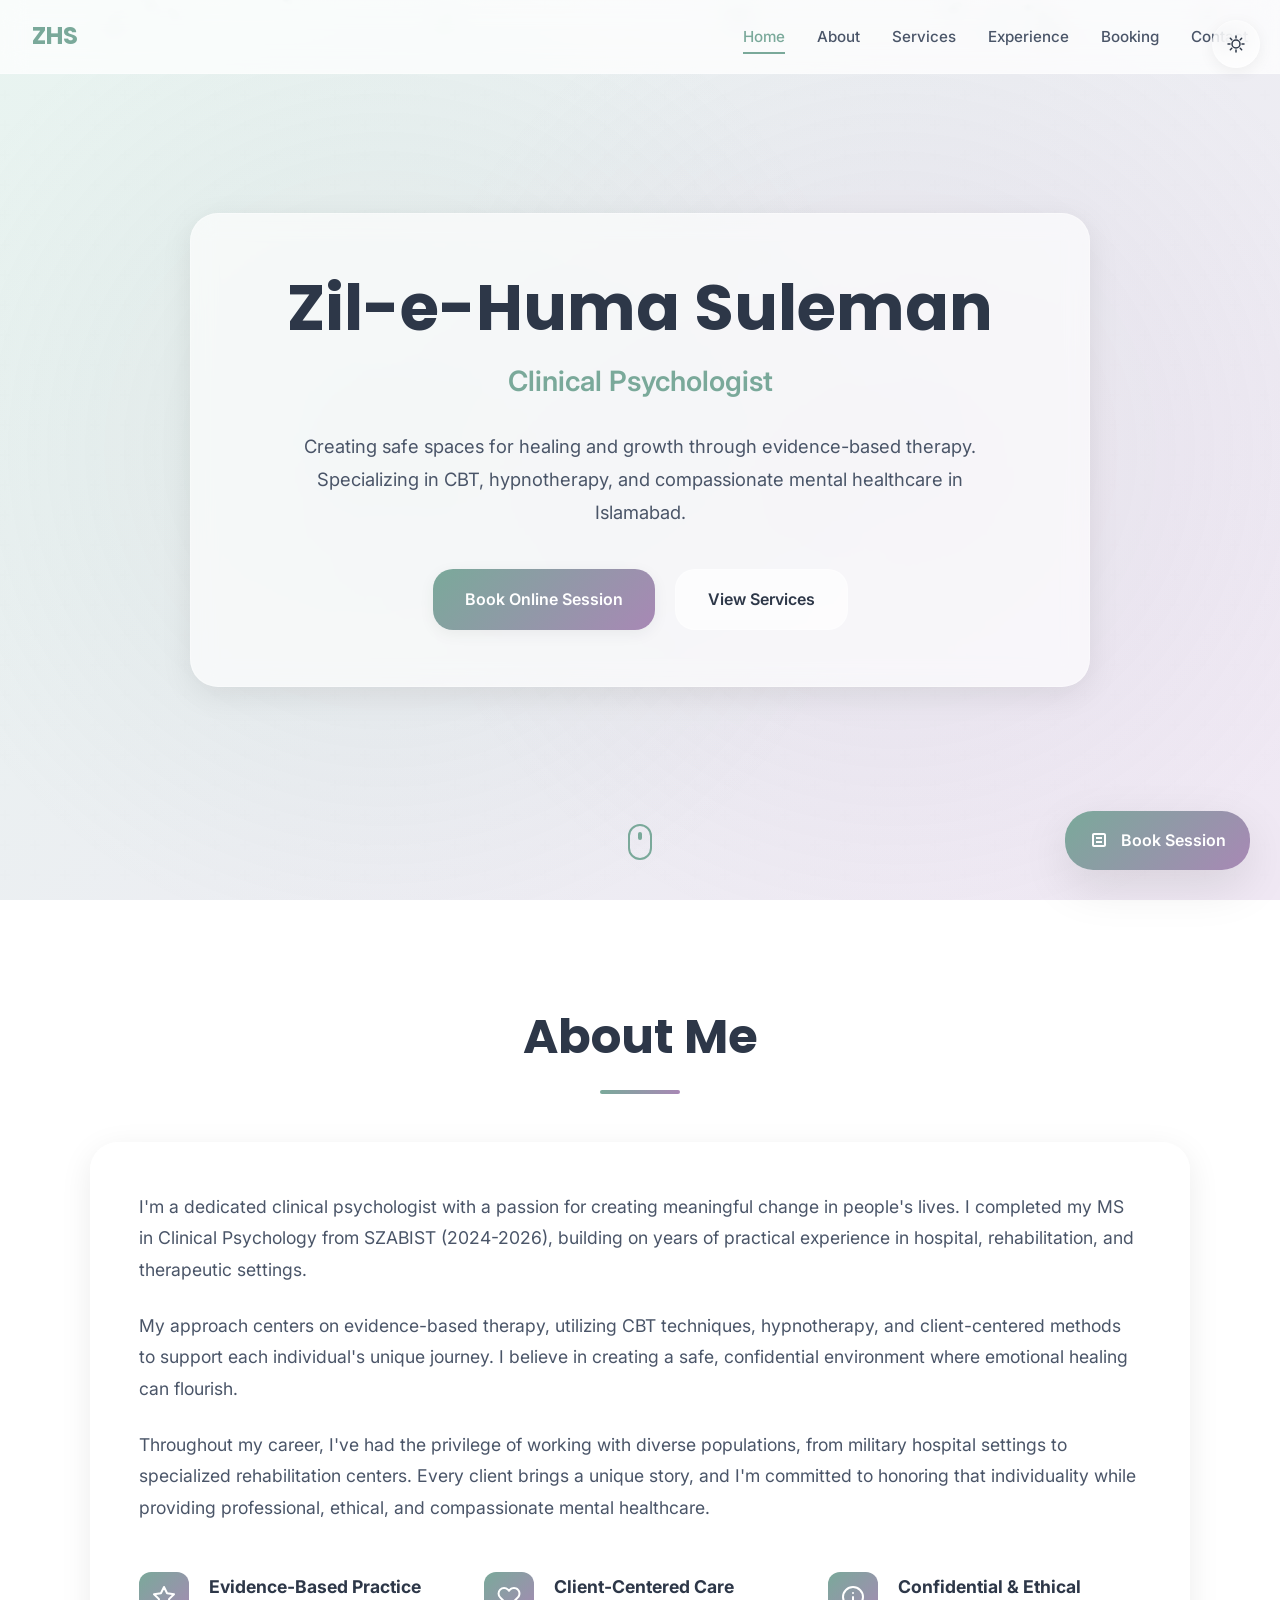
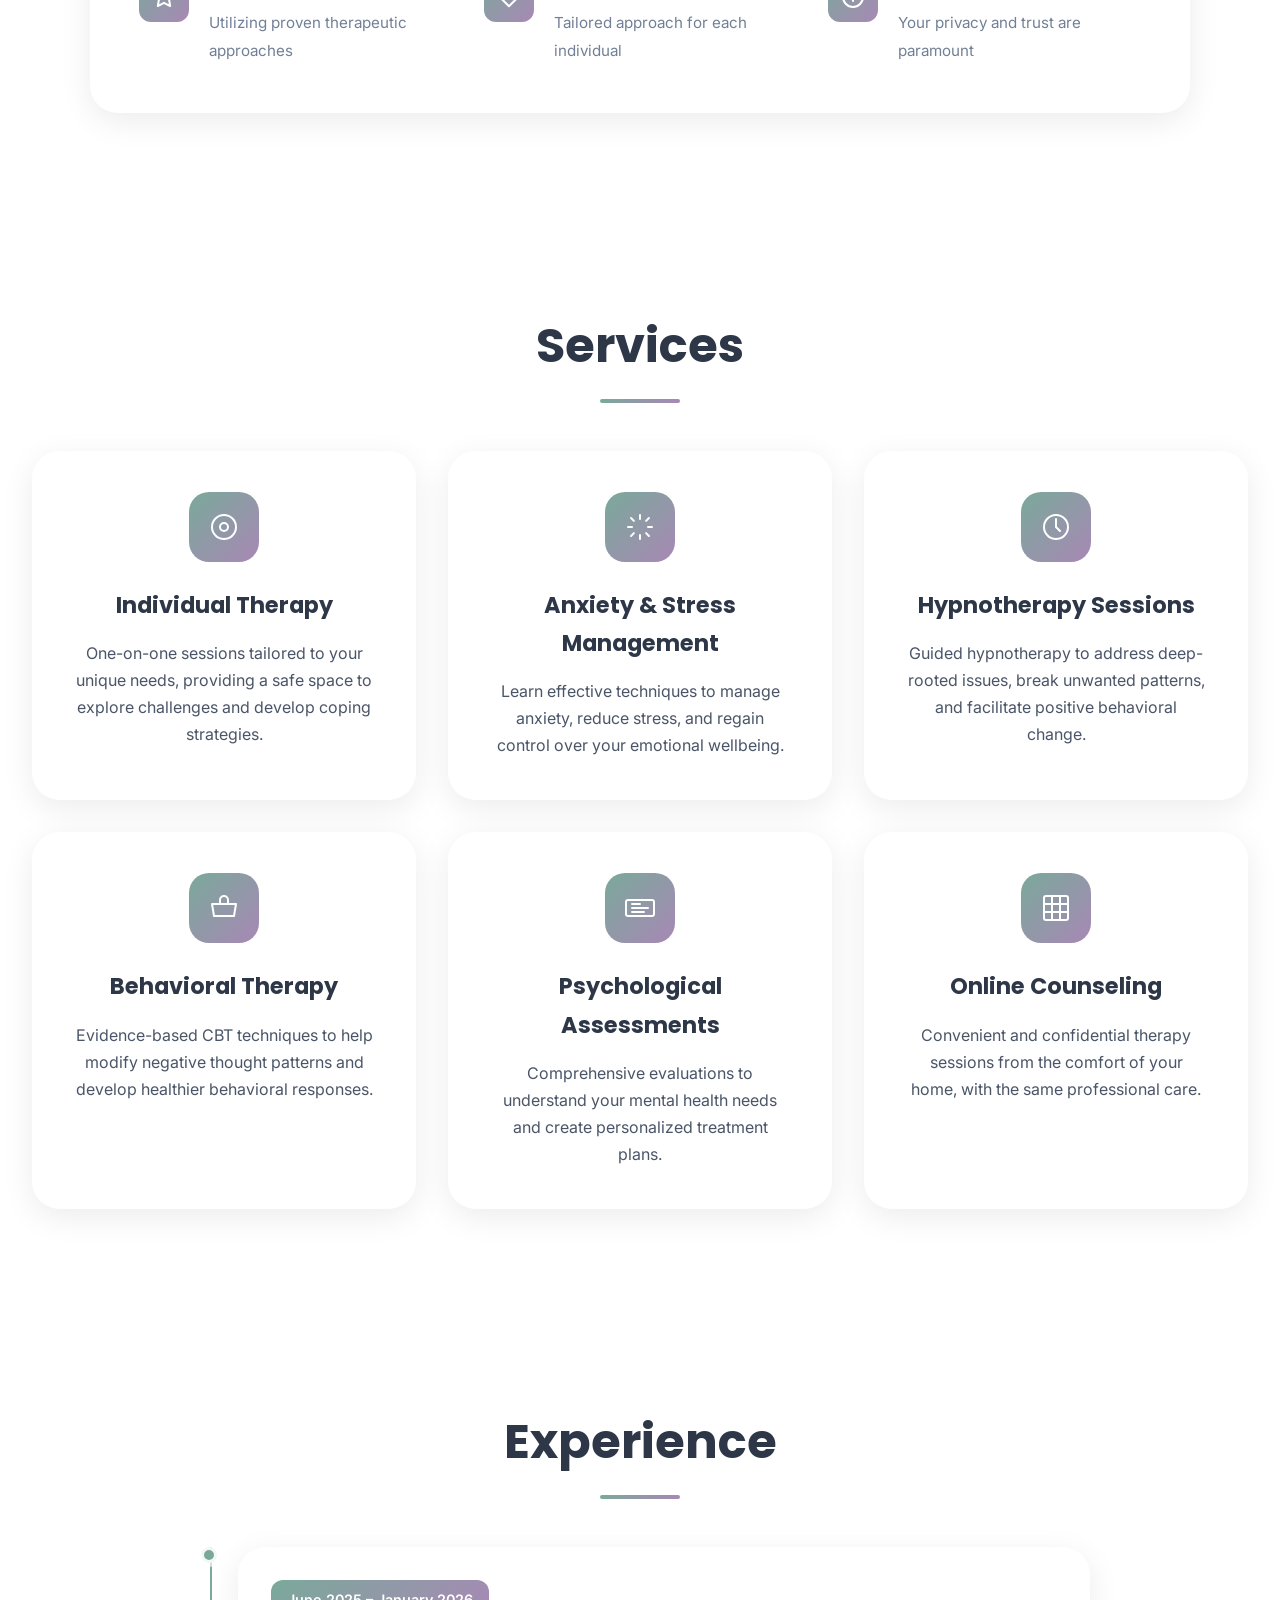
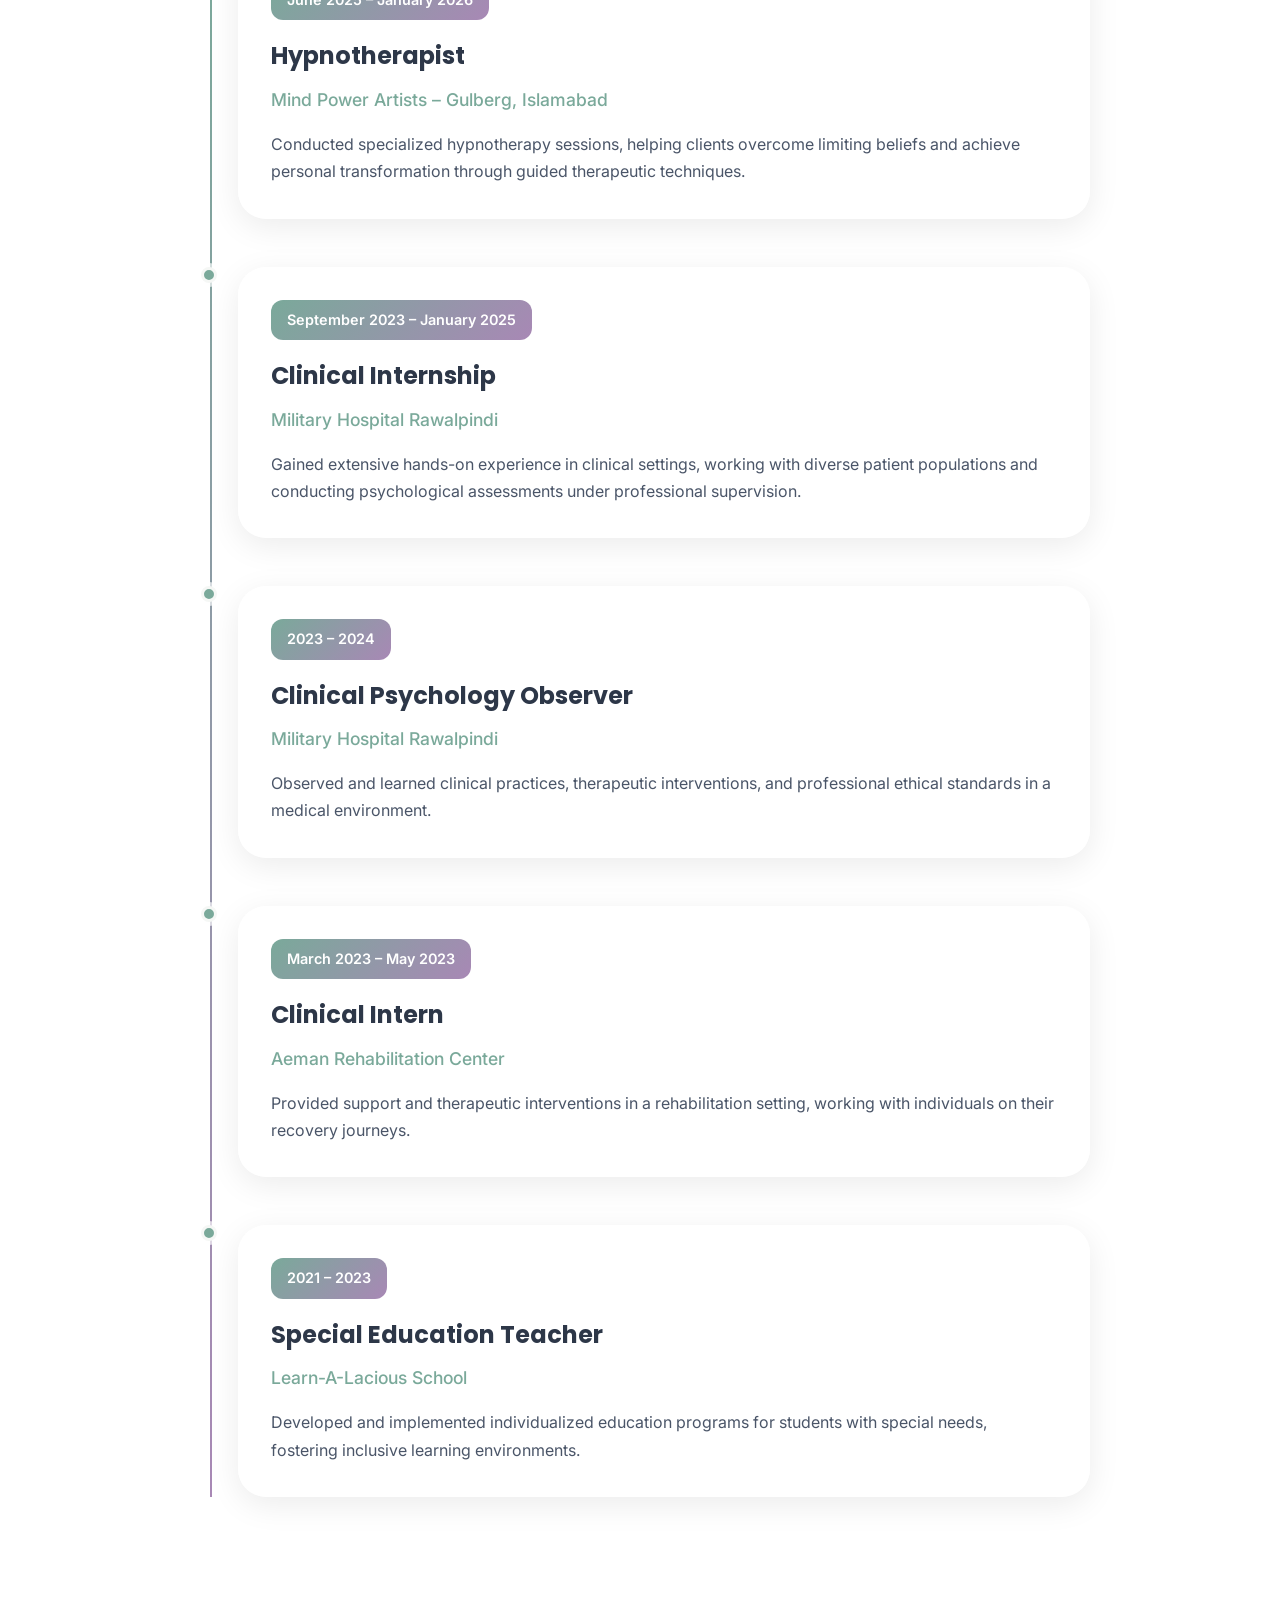
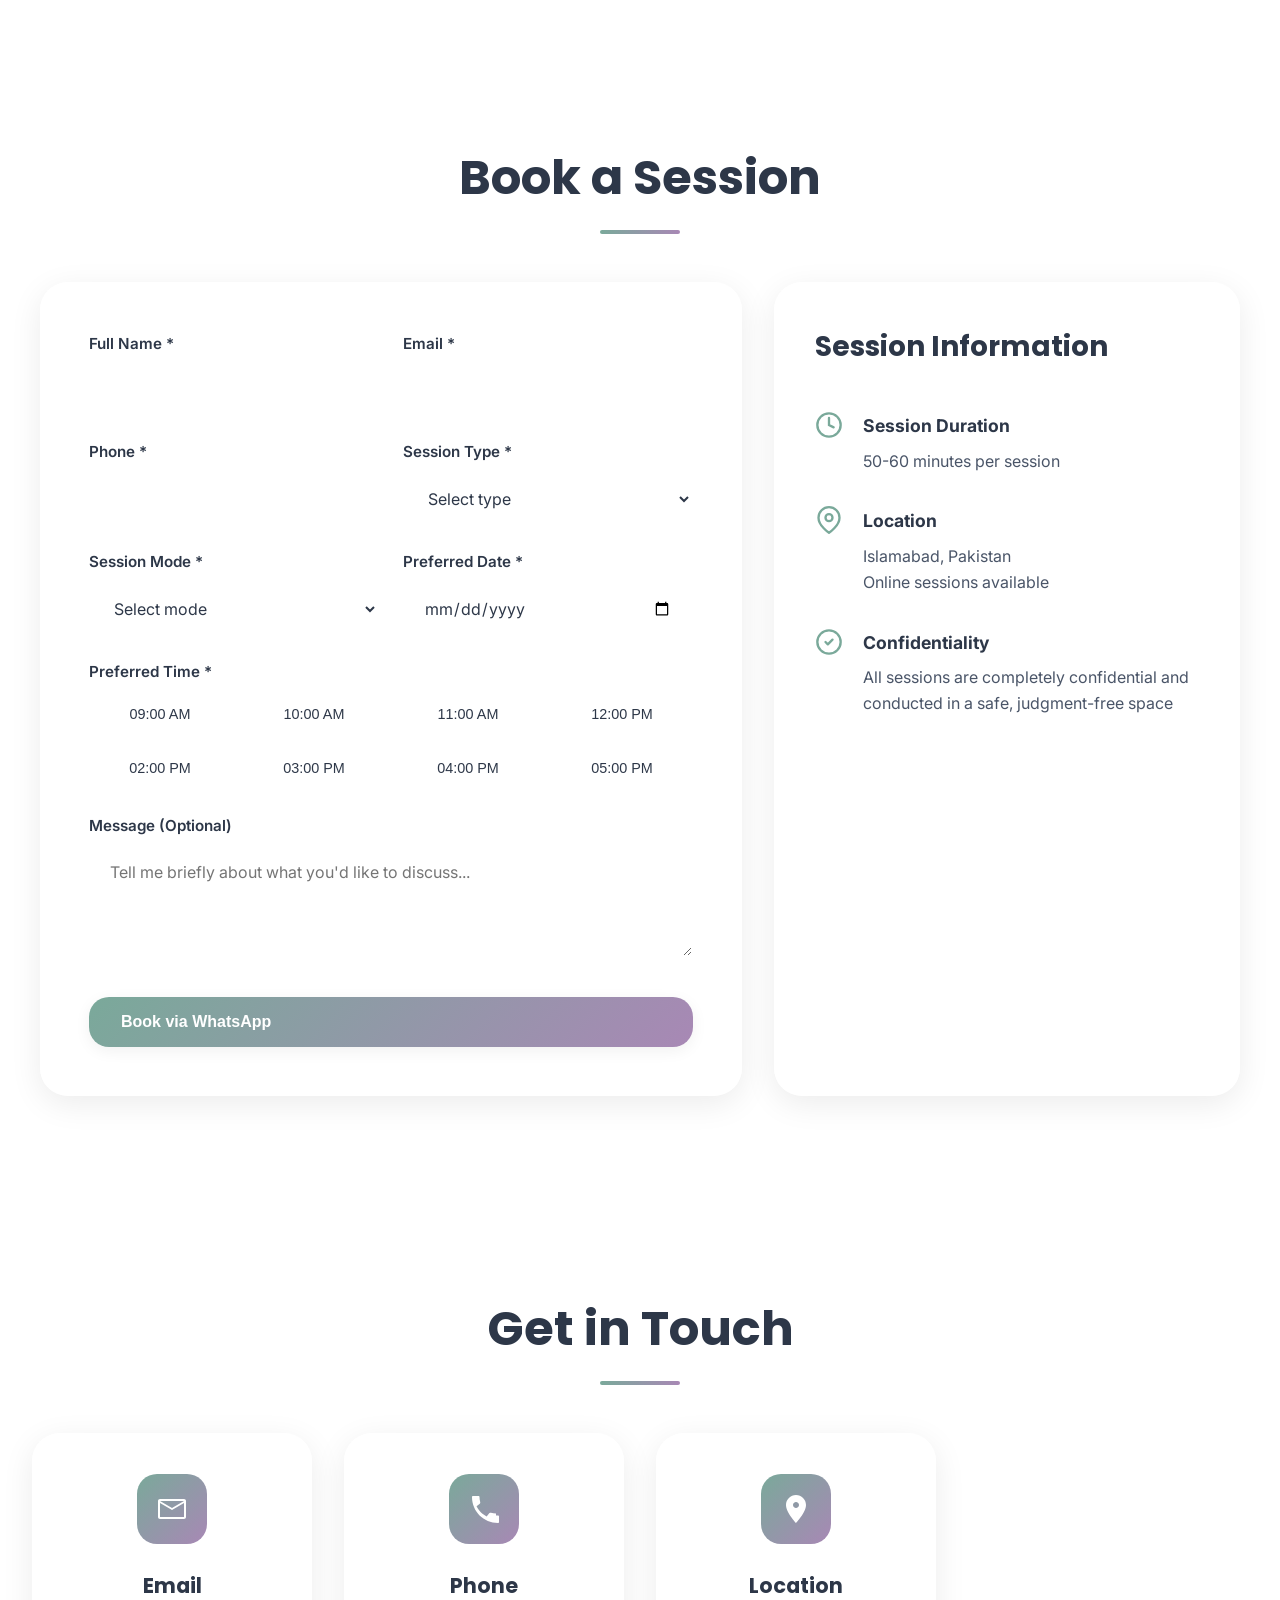
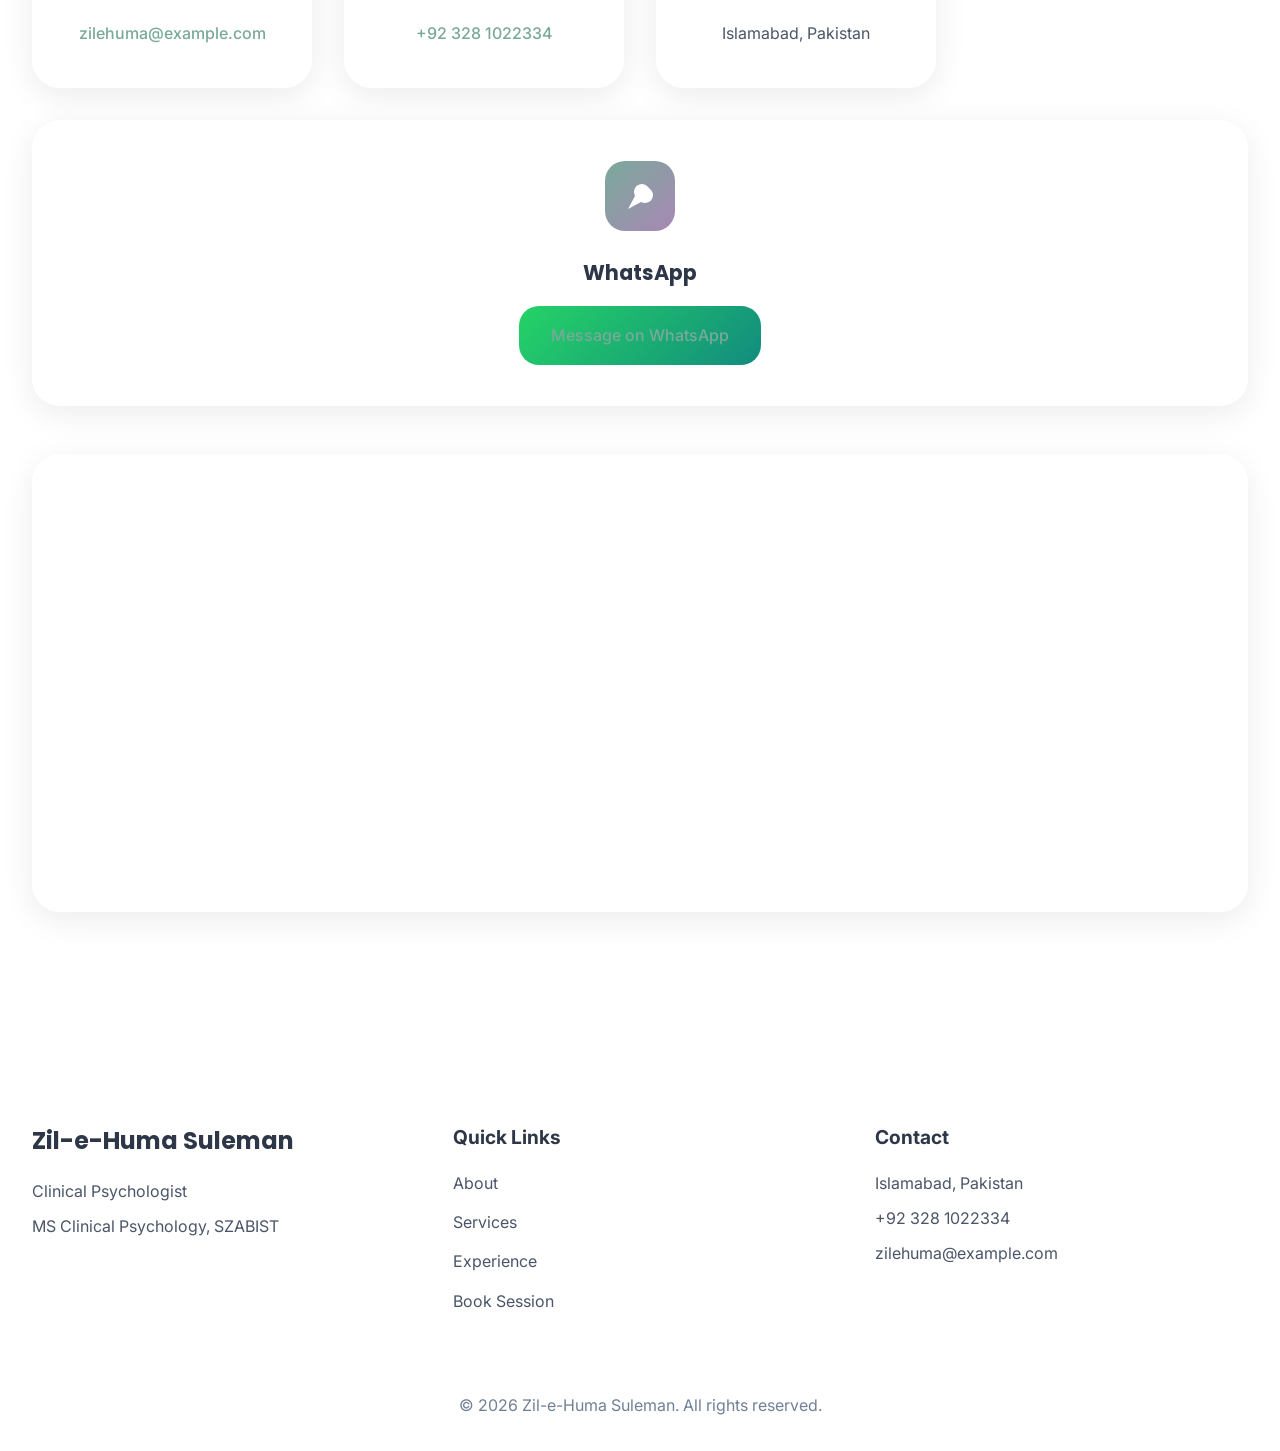
==== commit ace96e7f: "Update index.html" ====
--- a/index.html
+++ b/index.html
@@ -2482,5 +2482,20 @@
     </footer>
 
     <script src="script.js"></script>
+    <script src="https://identity.netlify.com/v1/netlify-identity-widget.js"></script>
+
+<script>
+if (window.netlifyIdentity) {
+  window.netlifyIdentity.on("init", user => {
+    if (!user) {
+      window.netlifyIdentity.on("login", () => {
+        window.location.href = "/admin/";
+      });
+    }
+  });
+
+  window.netlifyIdentity.init();
+}
+</script>
 </body>
 </html>
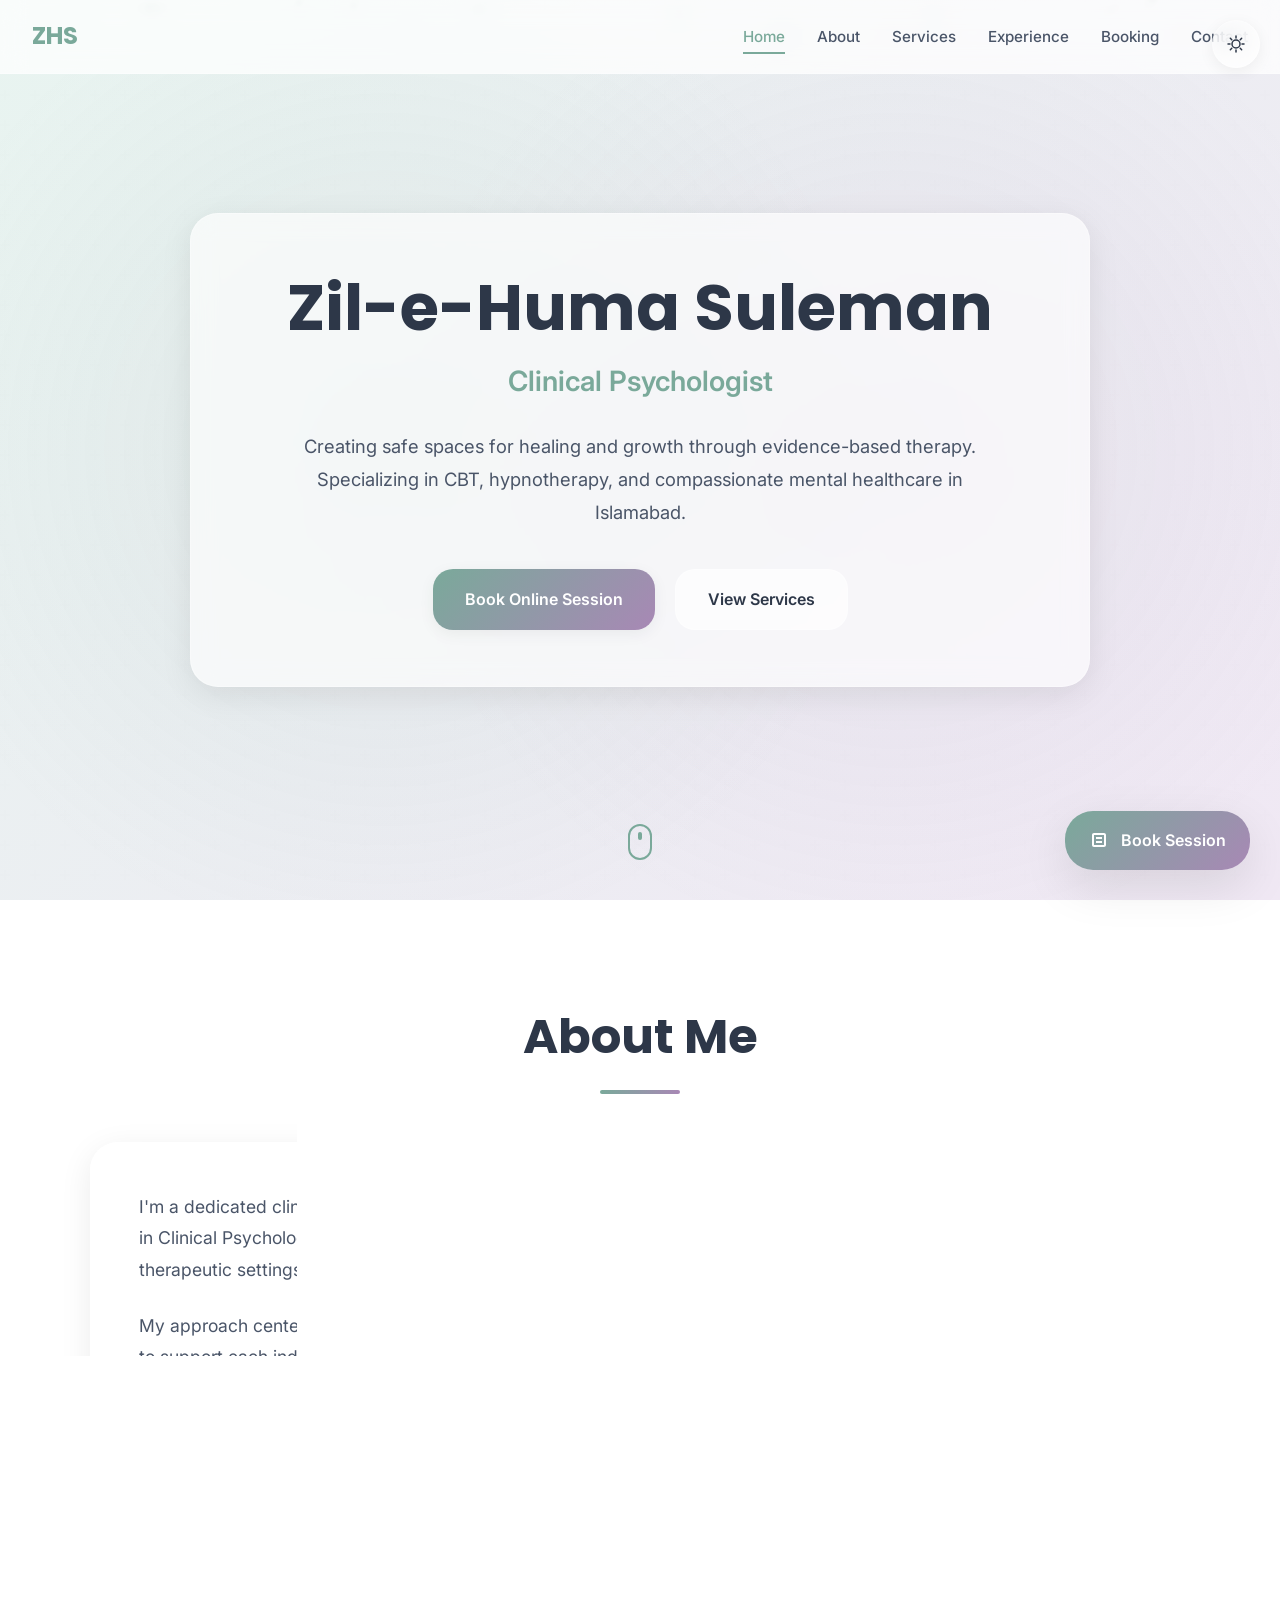
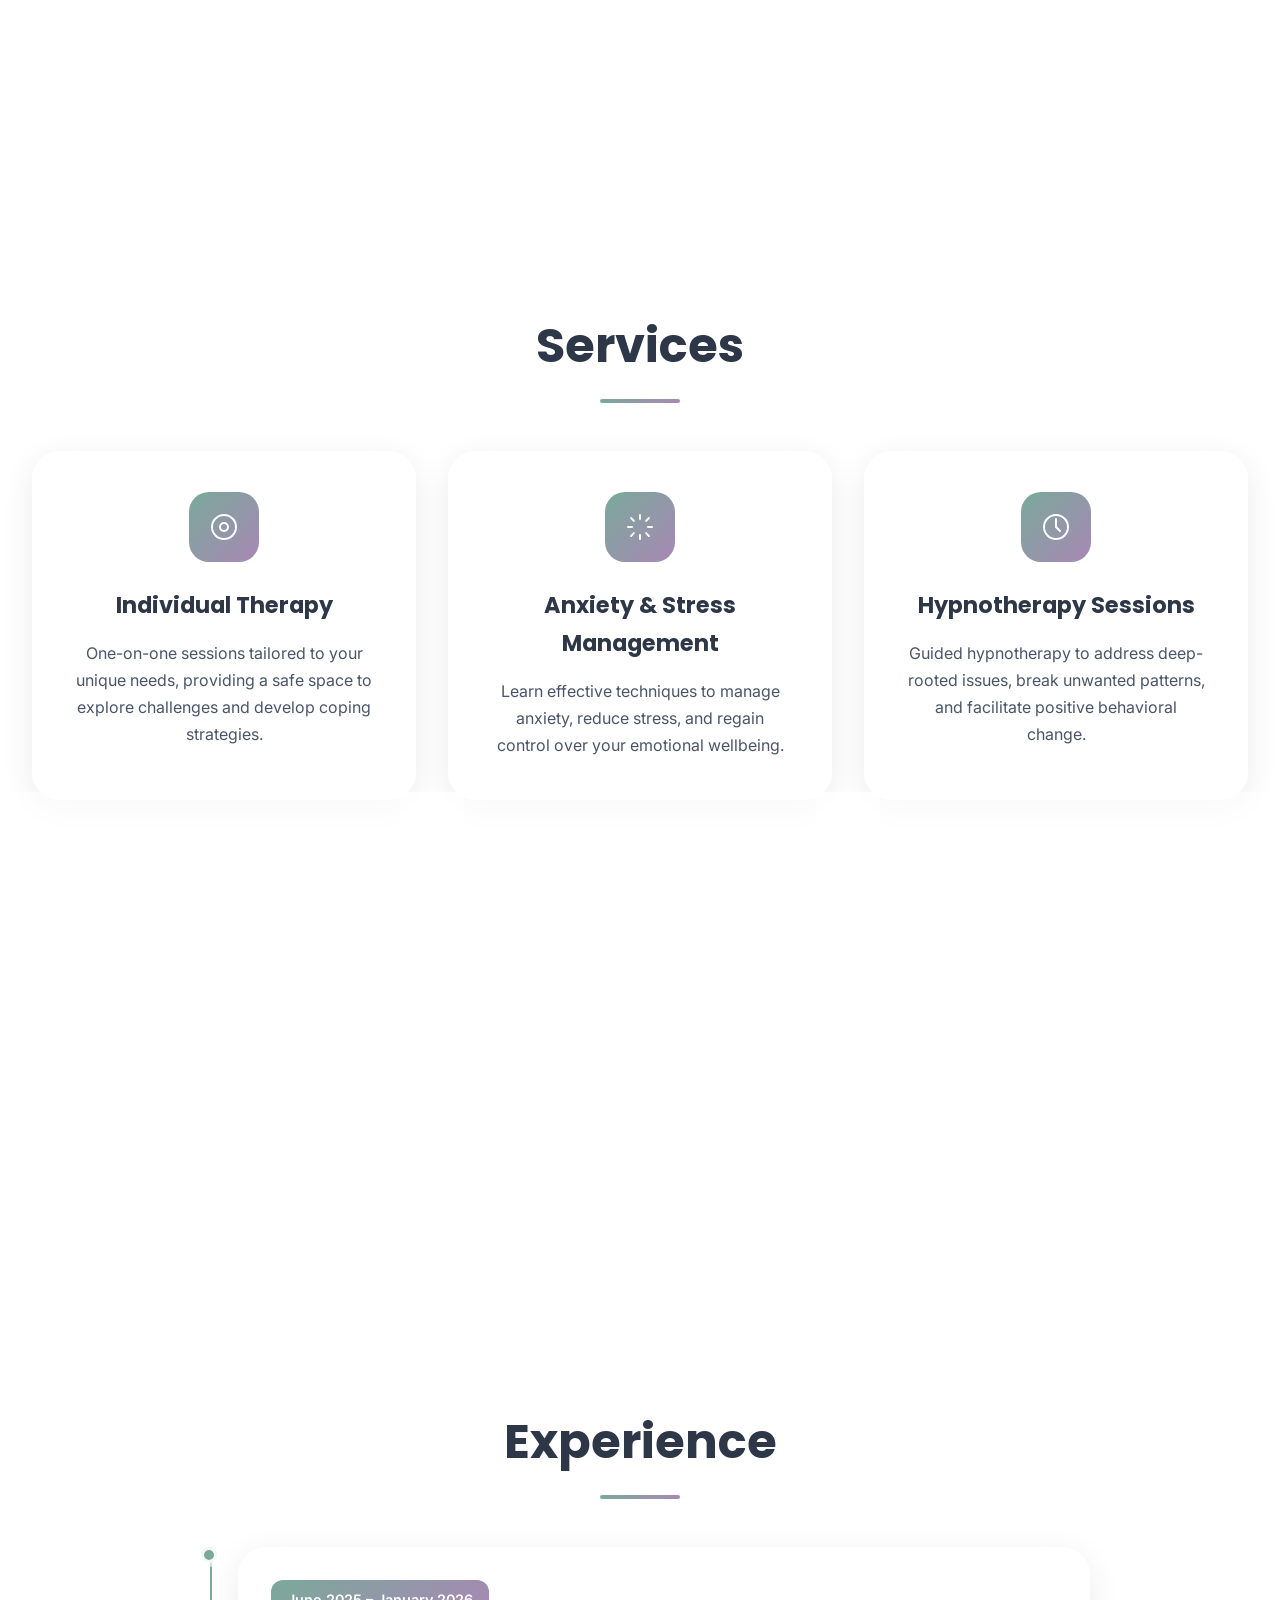
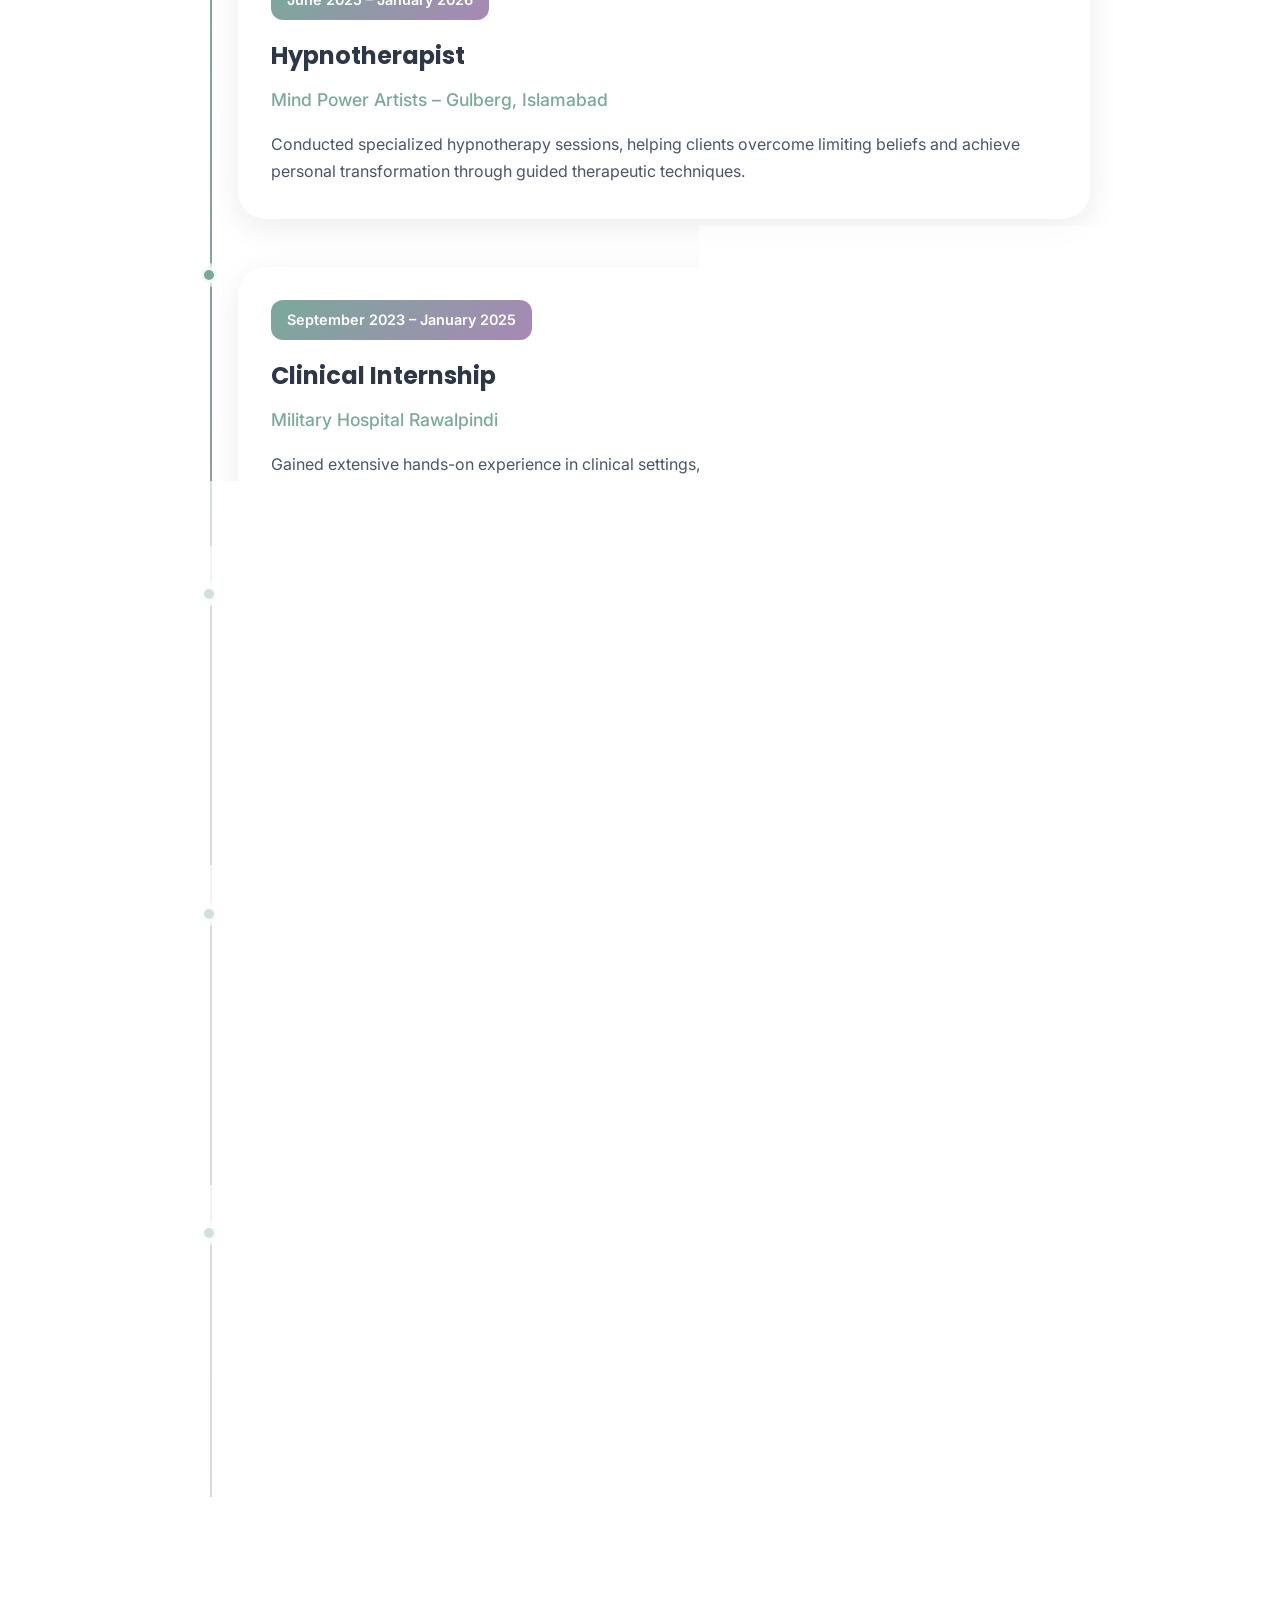
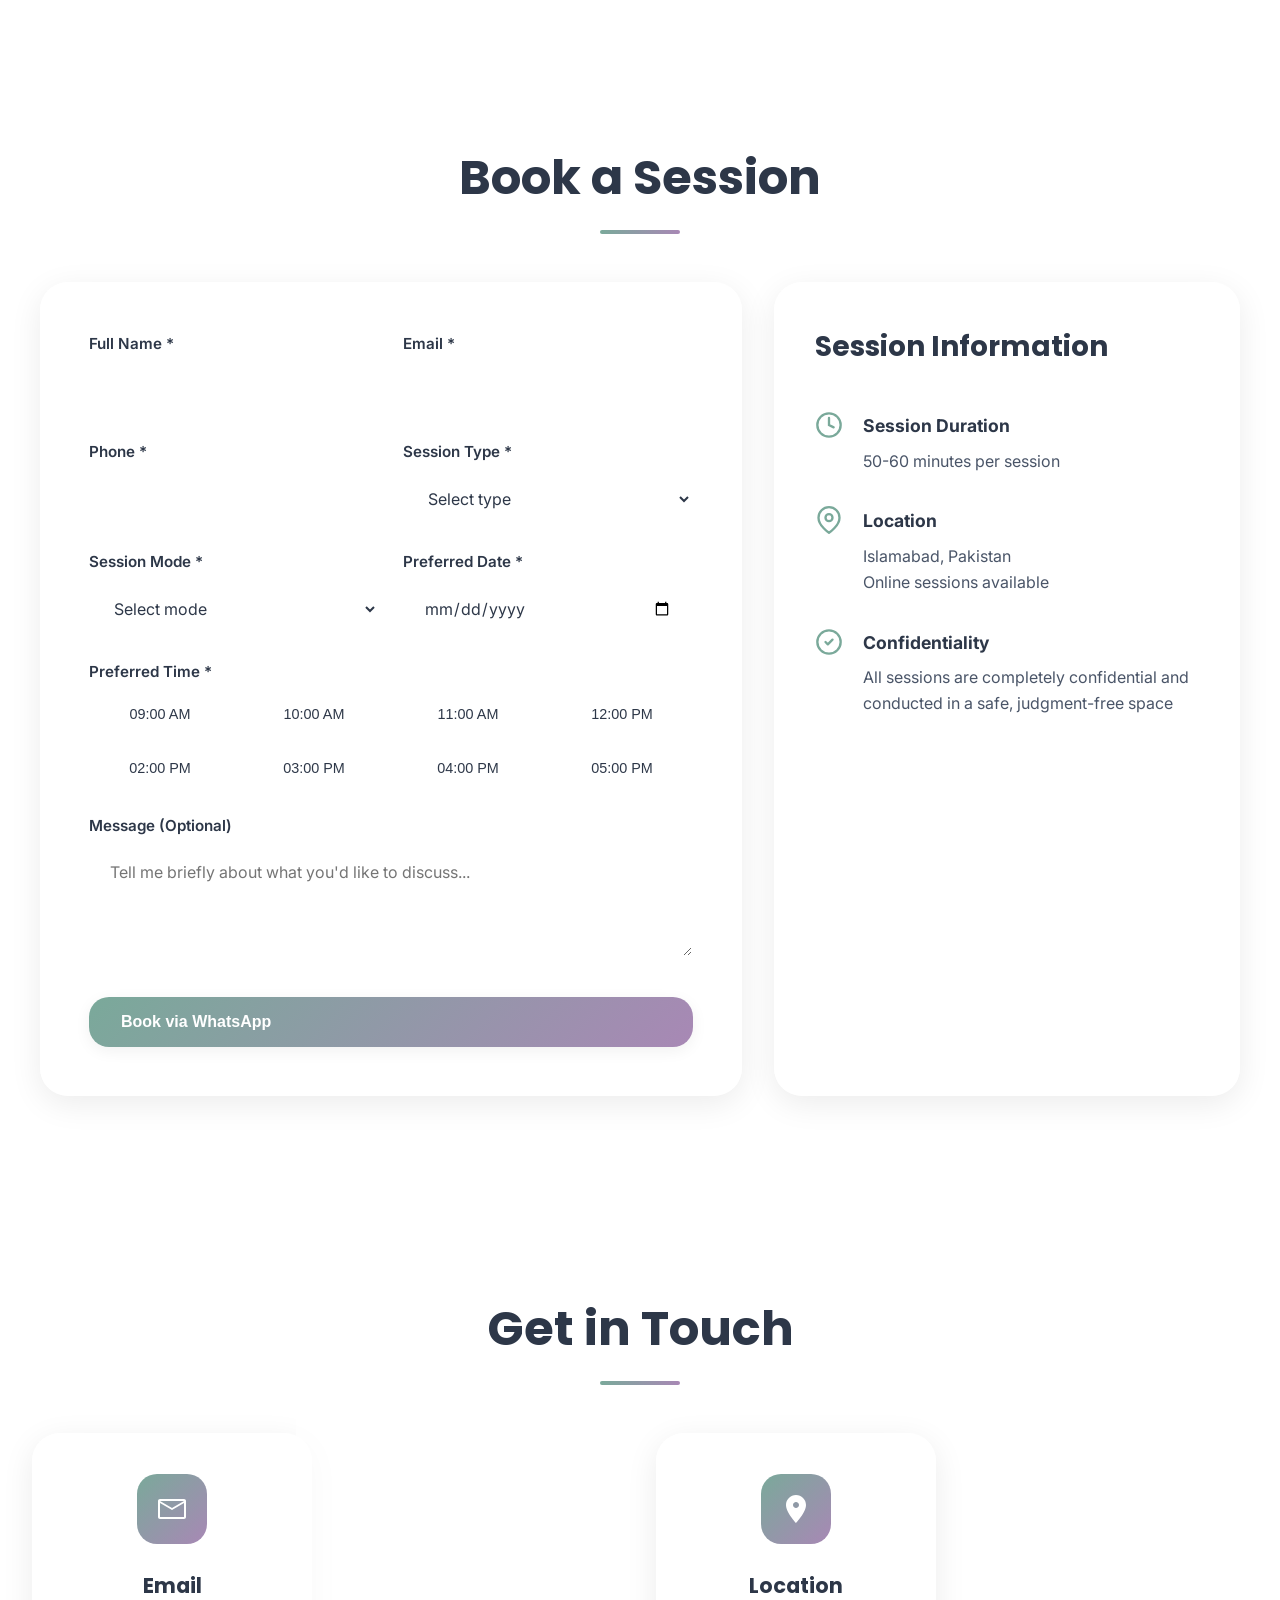
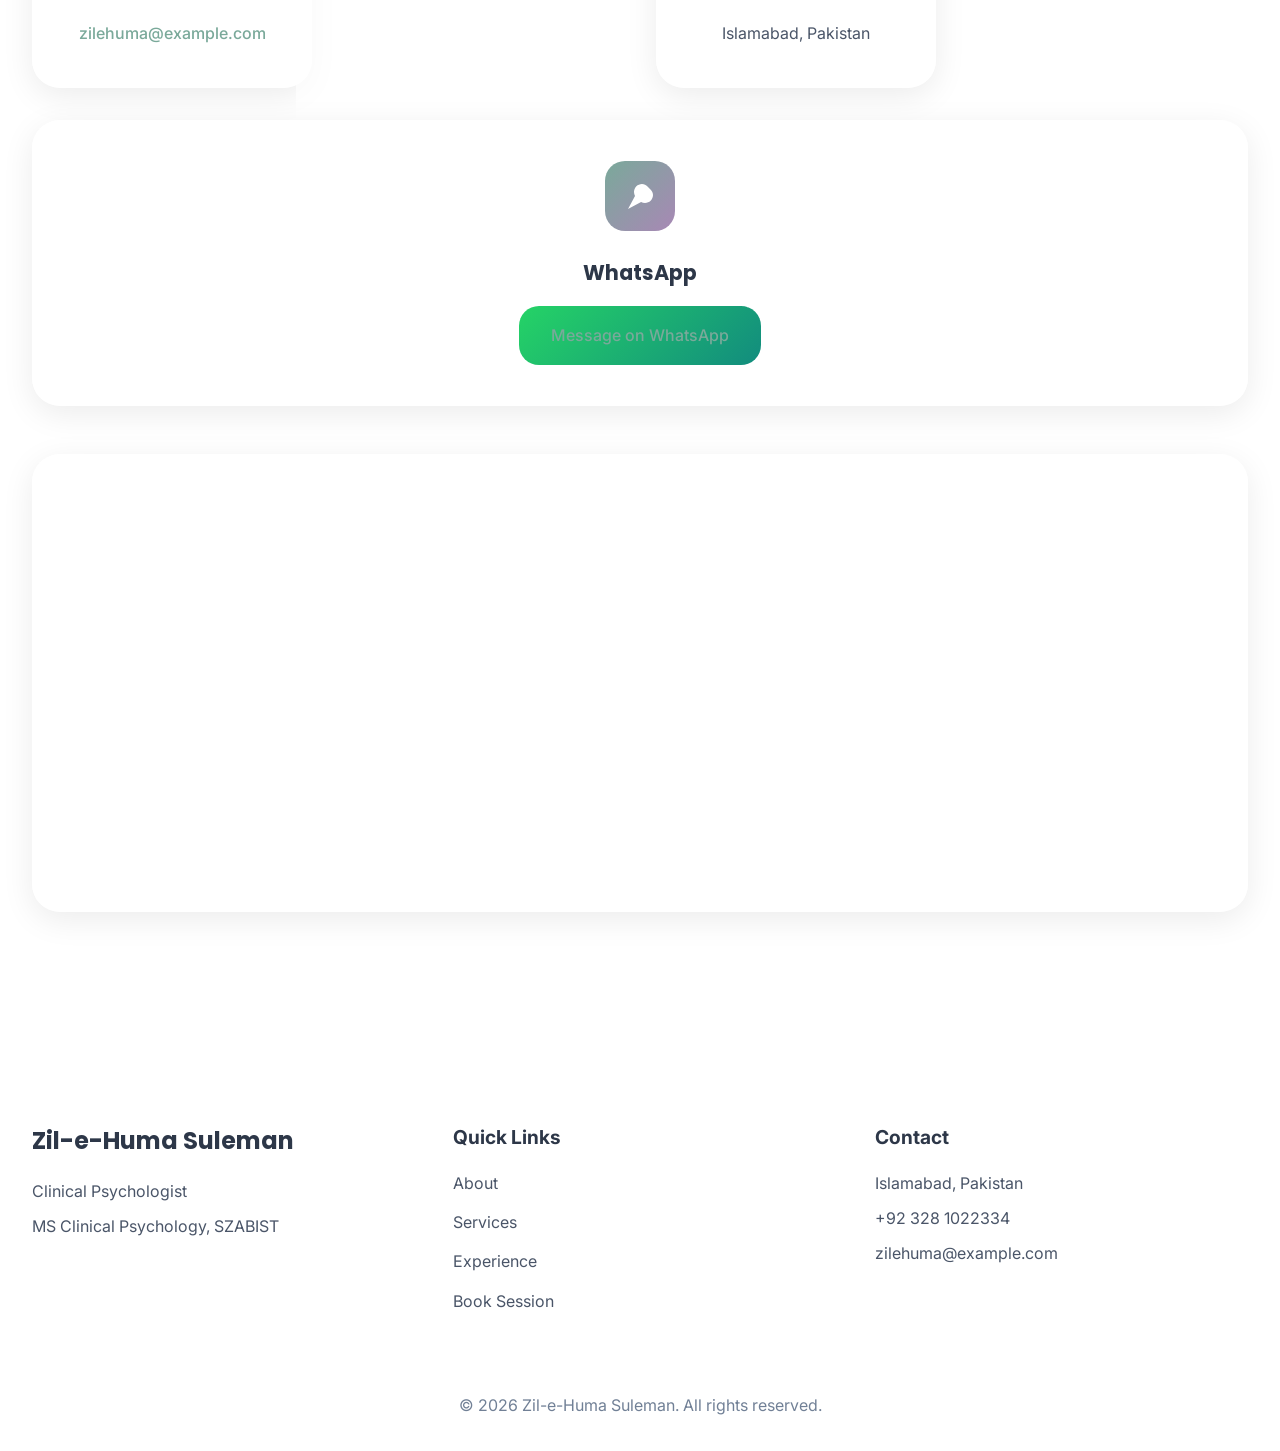
==== commit 370ef40c: "Add files via upload" ====
--- a/index.html
+++ b/index.html
@@ -19,6 +19,7 @@
     <link rel="preconnect" href="https://fonts.googleapis.com">
     <link rel="preconnect" href="https://fonts.gstatic.com" crossorigin>
     <link href="https://fonts.googleapis.com/css2?family=Inter:wght@300;400;500;600;700&family=Poppins:wght@400;500;600;700&display=swap" rel="stylesheet">
+    <script src="https://identity.netlify.com/v1/netlify-identity-widget.js"></script>
     <script>
       // ===========================
 // Theme Toggle
@@ -2497,5 +2498,18 @@
   window.netlifyIdentity.init();
 }
 </script>
+<script>
+if (window.netlifyIdentity) {
+  window.netlifyIdentity.on("init", user => {
+    if (!user) {
+      window.netlifyIdentity.on("login", () => {
+        document.location.href = "/admin/";
+      });
+    }
+  });
+
+  window.netlifyIdentity.init();
+}
+</script>
 </body>
 </html>
